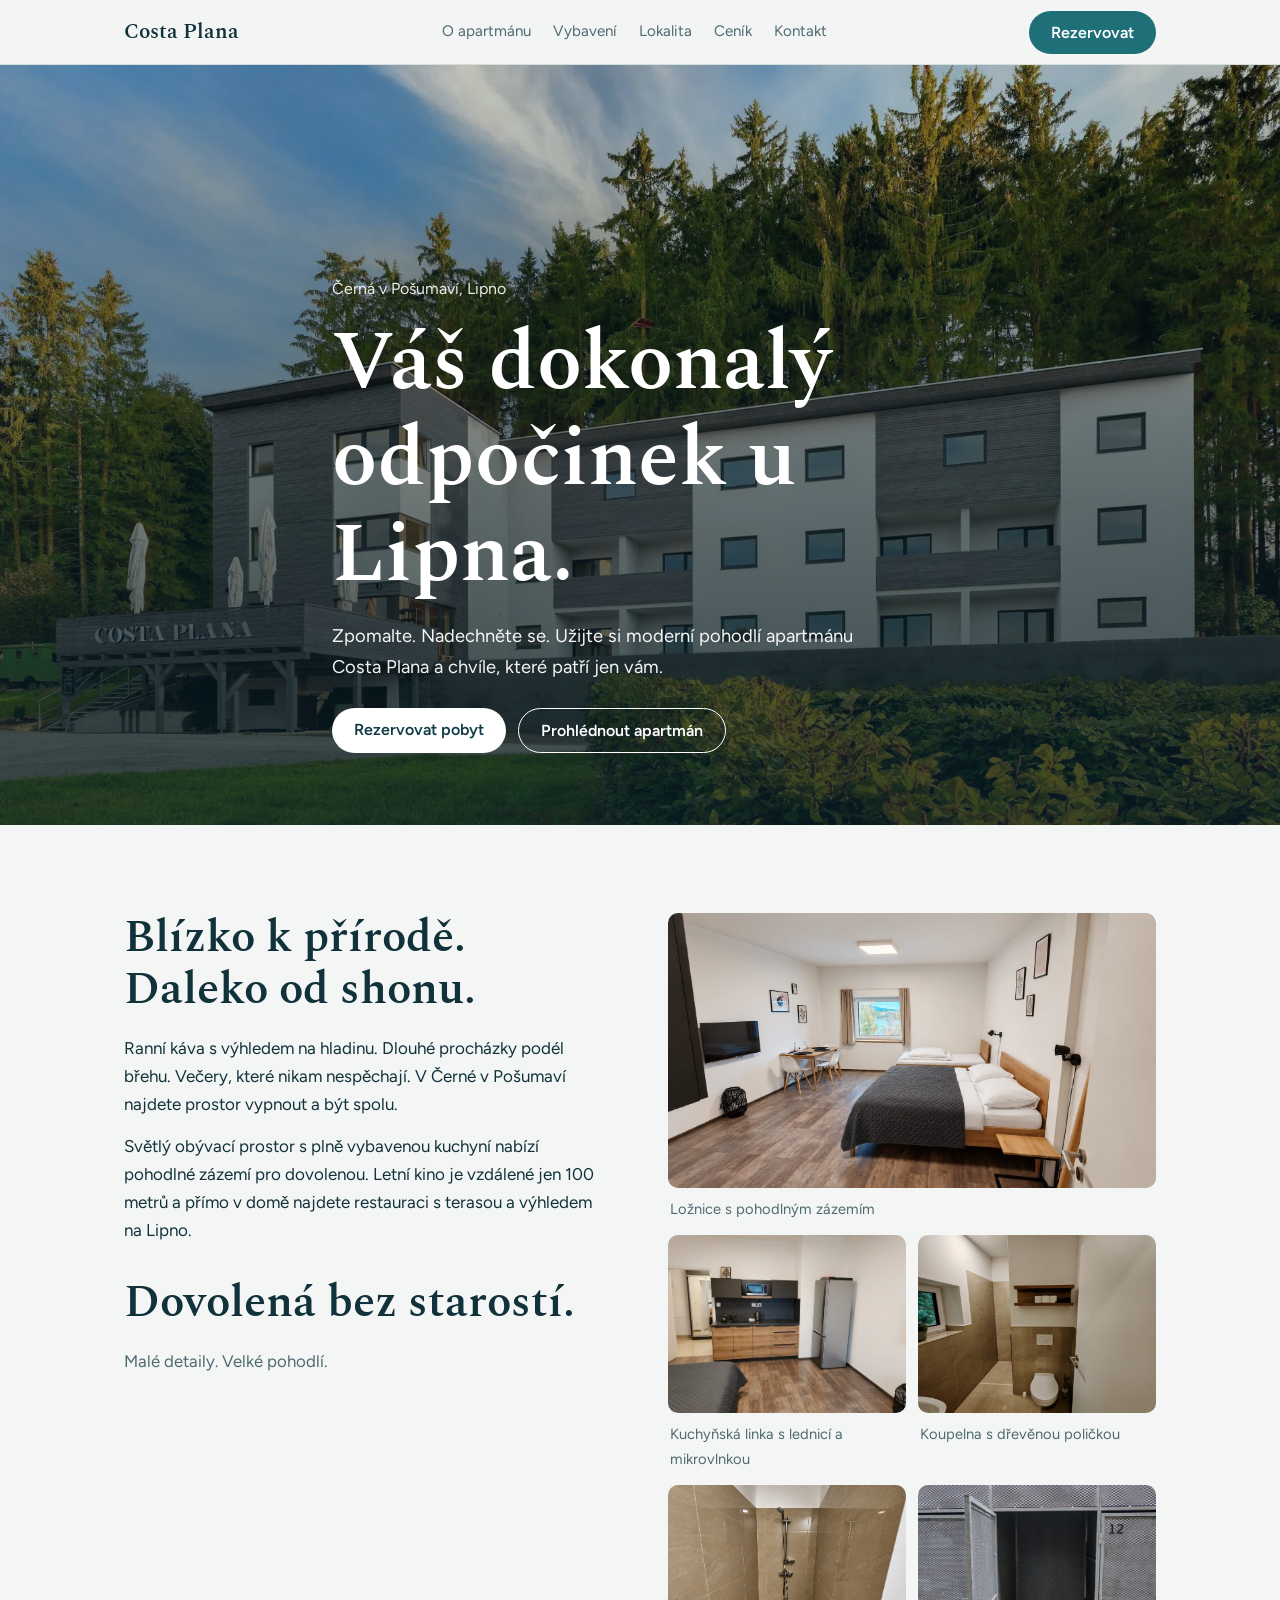
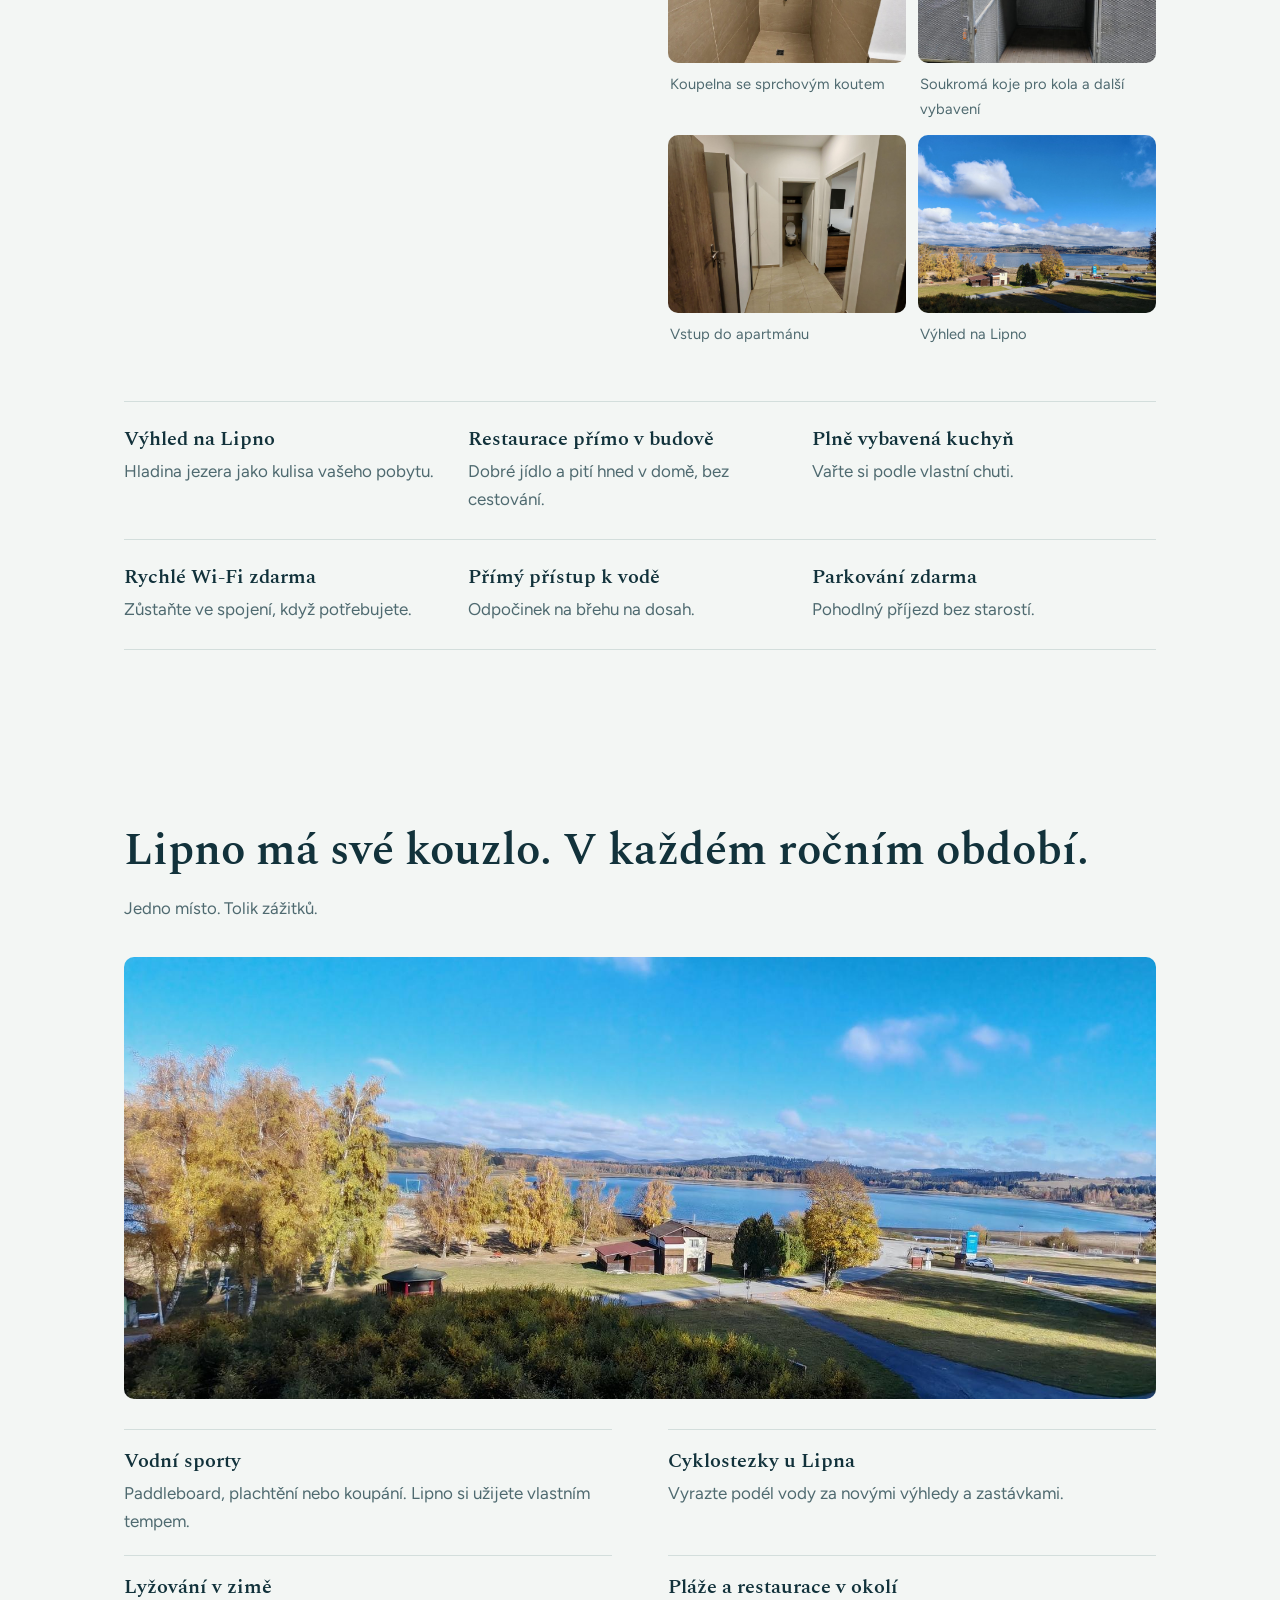
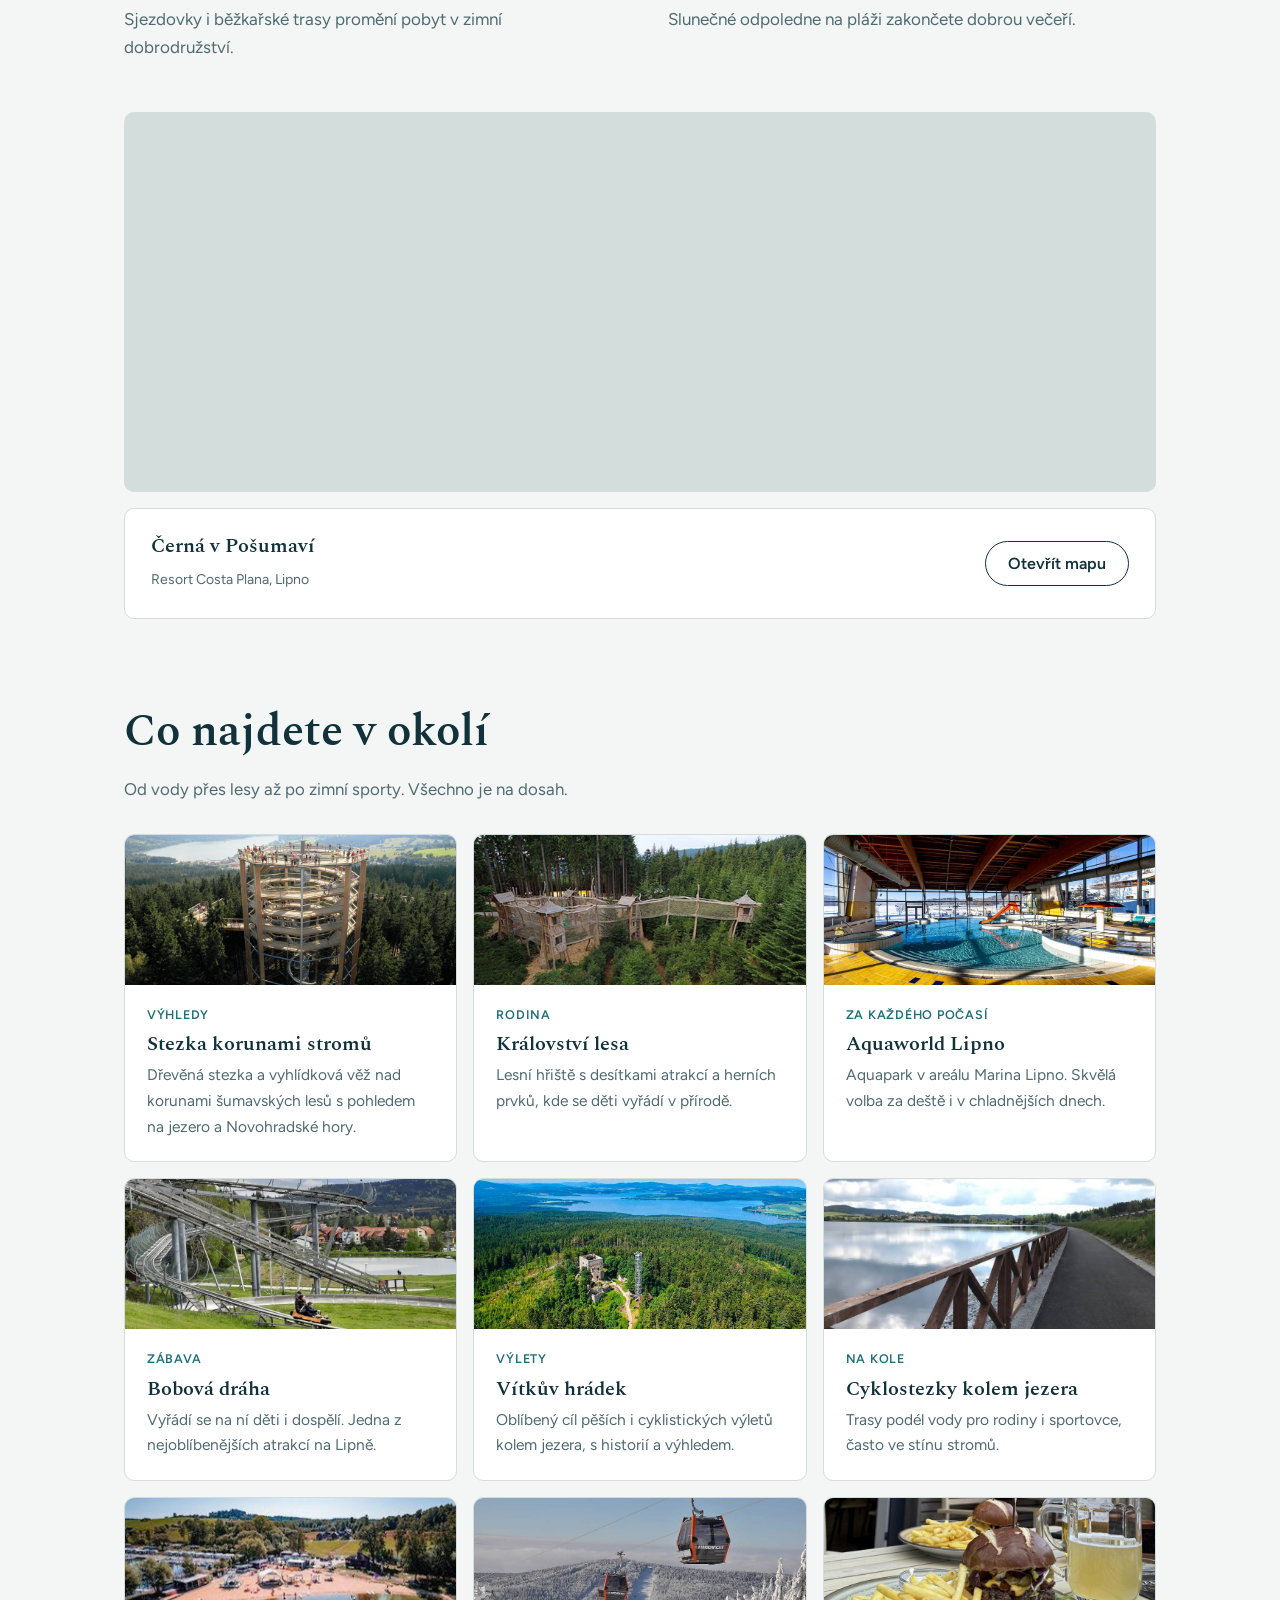
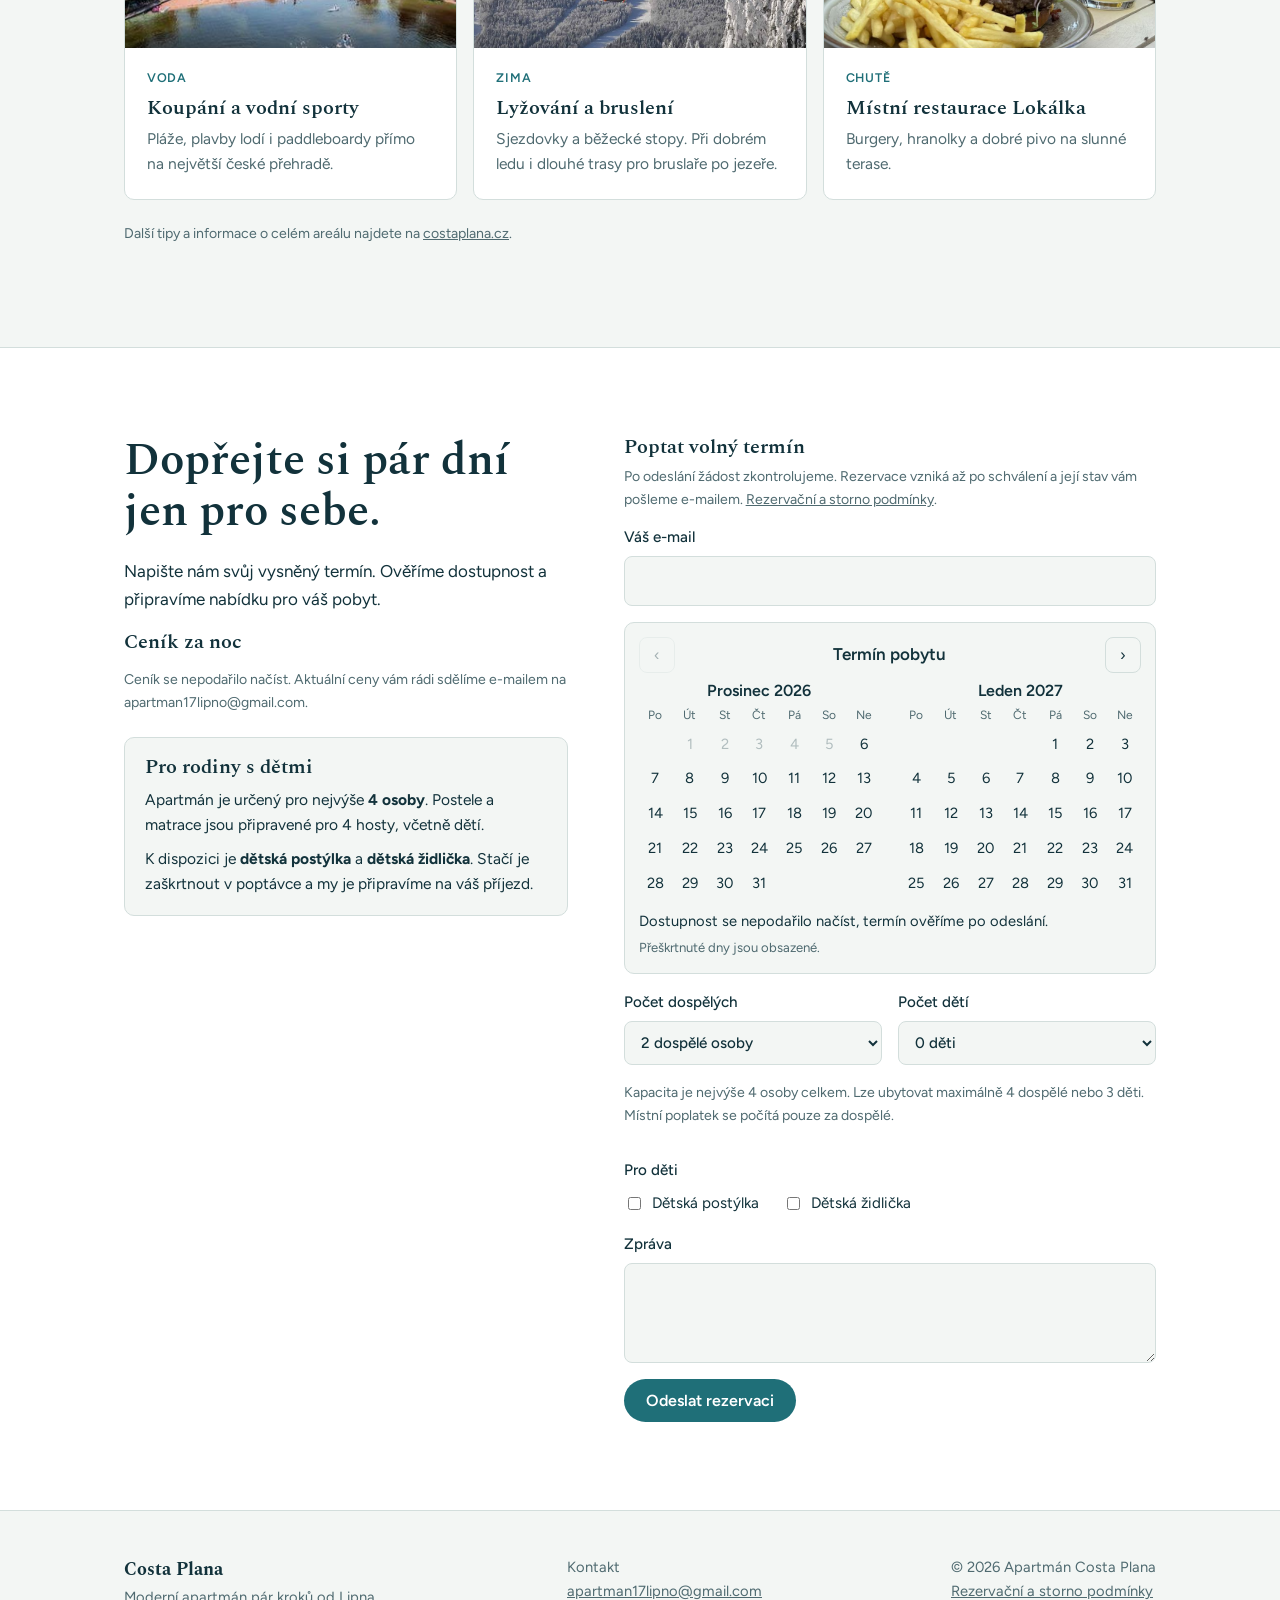
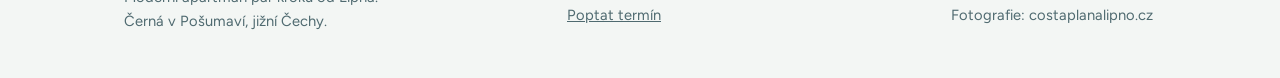
==== index.html @ e89f9bfc "Combine apartment story, gallery and amenities" ====
<!DOCTYPE html>
<html lang="cs">
<head>
<meta charset="utf-8">
<meta name="viewport" content="width=device-width, initial-scale=1, viewport-fit=cover">
<title>Apartmán Costa Plana – Lipno, Černá v Pošumaví</title>
<meta name="description" content="Moderní apartmán u Lipna v Černé v Pošumaví. Výhled na jezero, terasa, plně vybavená kuchyň a parkování. Rezervovat pobyt.">
<link rel="preconnect" href="https://fonts.googleapis.com">
<link rel="preconnect" href="https://fonts.gstatic.com" crossorigin>
<link href="https://fonts.googleapis.com/css2?family=Spectral:wght@400;600&family=Figtree:wght@400;500;600&display=swap" rel="stylesheet">
<link rel="stylesheet" href="assets/site.css">
</head>
<body id="top">

<header>
  <div class="wrap">
    <a class="logo" href="#top">Costa Plana</a>
    <nav aria-label="Hlavní navigace">
      <a href="#apartman">O apartmánu</a>
      <a href="#vybaveni">Vybavení</a>
      <a href="#lokalita">Lokalita</a>
      <a href="#cenik">Ceník</a>
      <a href="#kontakt">Kontakt</a>
    </nav>
    <a class="btn" href="#rezervace">Rezervovat</a>
  </div>
</header>

<main>
<div class="hero" style="--hero:url('/assets/images/hero.jpg')">
  <div class="wrap">
    <small>Černá v Pošumaví, Lipno</small>
    <h1>Váš dokonalý odpočinek u Lipna.</h1>
    <p>Zpomalte. Nadechněte se. Užijte si moderní pohodlí apartmánu Costa Plana a chvíle, které patří jen vám.</p>
    <div class="row">
      <a class="btn" href="#rezervace">Rezervovat pobyt</a>
      <a class="btn ghost" href="#apartman">Prohlédnout apartmán</a>
    </div>
  </div>
</div>

<section id="apartman">
  <div class="wrap">
    <div class="split">
    <div>
      <h2>Blízko k přírodě. Daleko od shonu.</h2>
      <p>Ranní káva s výhledem na hladinu. Dlouhé procházky podél břehu. Večery, které nikam nespěchají. V Černé v Pošumaví najdete prostor vypnout a být spolu.</p>
      <p>Světlý obývací prostor s plně vybavenou kuchyní nabízí pohodlné zázemí pro dovolenou. Letní kino je vzdálené jen 100 metrů a přímo v domě najdete restauraci s terasou a výhledem na Lipno.</p>
      <h2 id="vybaveni" class="amenities-title">Dovolená bez starostí.</h2>
      <p class="lead">Malé detaily. Velké pohodlí.</p>
      
    </div>
    <div class="photos">
      <figure class="gallery-item"><button class="gallery-open" type="button" data-full="assets/loznice.jpg" data-caption="Ložnice s pohodlným zázemím"><img src="assets/loznice.jpg" alt="Ložnice s pohodlným zázemím" loading="lazy"><span class="zoom-hint">Zvětšit</span></button><figcaption>Ložnice s pohodlným zázemím</figcaption></figure>
      <figure class="gallery-item"><button class="gallery-open" type="button" data-full="assets/kuchyne.jpg" data-caption="Kuchyňská linka s lednicí a mikrovlnkou"><img src="assets/kuchyne.jpg" alt="Kuchyňská linka s lednicí a mikrovlnkou" loading="lazy"><span class="zoom-hint">Zvětšit</span></button><figcaption>Kuchyňská linka s lednicí a mikrovlnkou</figcaption></figure>
      <figure class="gallery-item"><button class="gallery-open" type="button" data-full="assets/koupelna-policka.jpg" data-caption="Koupelna s dřevěnou poličkou"><img src="assets/koupelna-policka.jpg" alt="Koupelna s dřevěnou poličkou" loading="lazy"><span class="zoom-hint">Zvětšit</span></button><figcaption>Koupelna s dřevěnou poličkou</figcaption></figure>
      <figure class="gallery-item"><button class="gallery-open" type="button" data-full="assets/koupelna.jpg" data-caption="Koupelna se sprchovým koutem"><img src="assets/koupelna.jpg" alt="Koupelna se sprchovým koutem" loading="lazy"><span class="zoom-hint">Zvětšit</span></button><figcaption>Koupelna se sprchovým koutem</figcaption></figure>
      <figure class="gallery-item"><button class="gallery-open" type="button" data-full="assets/vstup.jpg" data-caption="Soukromá koje pro kola a další vybavení"><img src="assets/vstup.jpg" alt="Soukromá koje pro kola a další vybavení" loading="lazy"><span class="zoom-hint">Zvětšit</span></button><figcaption>Soukromá koje pro kola a další vybavení</figcaption></figure>
      <figure class="gallery-item"><button class="gallery-open" type="button" data-full="assets/vstup-apartmanu.jpg" data-caption="Vstup do apartmánu"><img src="assets/vstup-apartmanu.jpg" alt="Vstup do apartmánu" loading="lazy"><span class="zoom-hint">Zvětšit</span></button><figcaption>Vstup do apartmánu</figcaption></figure>
      <figure class="gallery-item"><button class="gallery-open" type="button" data-full="assets/vyhled-lipno.jpg" data-caption="Výhled na Lipno"><img src="assets/vyhled-lipno.jpg" alt="Výhled na Lipno" loading="lazy"><span class="zoom-hint">Zvětšit</span></button><figcaption>Výhled na Lipno</figcaption></figure>
    
    </div>
    </div>
    <div class="feat">
      <div><h3>Výhled na Lipno</h3><p>Hladina jezera jako kulisa vašeho pobytu.</p></div>
      <div><h3>Restaurace přímo v budově</h3><p>Dobré jídlo a pití hned v domě, bez cestování.</p></div>
      <div><h3>Plně vybavená kuchyň</h3><p>Vařte si podle vlastní chuti.</p></div>
      <div><h3>Rychlé Wi-Fi zdarma</h3><p>Zůstaňte ve spojení, když potřebujete.</p></div>
      <div><h3>Přímý přístup k vodě</h3><p>Odpočinek na břehu na dosah.</p></div>
      <div><h3>Parkování zdarma</h3><p>Pohodlný příjezd bez starostí.</p></div>
    </div>
  </div>
</section>

<section id="lokalita">
  <div class="wrap">
    <h2>Lipno má své kouzlo. V každém ročním období.</h2>
    <p class="lead">Jedno místo. Tolik zážitků.</p>
    <div class="wide" role="img" aria-label="Pohled z apartmánu na Lipno za soumraku" style="--img:url('/assets/images/lipno-soumrak.jpg')"></div>
    <div class="seasons">
      <div><h3>Vodní sporty</h3><p>Paddleboard, plachtění nebo koupání. Lipno si užijete vlastním tempem.</p></div>
      <div><h3>Cyklostezky u Lipna</h3><p>Vyrazte podél vody za novými výhledy a zastávkami.</p></div>
      <div><h3>Lyžování v zimě</h3><p>Sjezdovky i běžkařské trasy promění pobyt v zimní dobrodružství.</p></div>
      <div><h3>Pláže a restaurace v okolí</h3><p>Slunečné odpoledne na pláži zakončete dobrou večeří.</p></div>
    </div>
    <iframe class="map" title="Mapa: Costa Plana, Lipno" src="https://maps.google.com/maps?q=COSTA+PLANA+Lipno&ll=48.7379008,14.0998275&z=17&hl=cs&output=embed" loading="lazy" referrerpolicy="no-referrer-when-downgrade" allowfullscreen></iframe>
    <div class="where">
      <div><h3>Černá v Pošumaví</h3><span class="note">Resort Costa Plana, Lipno</span></div>
      <a class="btn ghost" href="https://www.google.com/maps/place/COSTA+PLANA+Lipno/@48.7379008,14.0998275,17z/" target="_blank" rel="noopener">Otevřít mapu</a>
    </div>
  </div>
</section>

<section id="okoli" style="padding-top:0">
  <div class="wrap">
    <h2>Co najdete v okolí</h2>
    <p class="lead">Od vody přes lesy až po zimní sporty. Všechno je na dosah.</p>
    <div class="pois">
      <article class="poi"><img class="ill" src="assets/images/stezka-korunami.jpg" alt="Stezka korunami stromů Lipno, vyhlídková věž nad lesem s výhledem na jezero" loading="lazy"><div class="b"><span>Výhledy</span><h3>Stezka korunami stromů</h3><p>Dřevěná stezka a vyhlídková věž nad korunami šumavských lesů s pohledem na jezero a Novohradské hory.</p></div></article>
      <article class="poi"><img class="ill" src="assets/images/kralovstvi-lesa.jpg" alt="Království lesa, dřevěné lanové trasy a věžičky v lese" loading="lazy"><div class="b"><span>Rodina</span><h3>Království lesa</h3><p>Lesní hřiště s desítkami atrakcí a herních prvků, kde se děti vyřádí v přírodě.</p></div></article>
      <article class="poi"><img class="ill" src="assets/images/aquaworld.jpg" alt="Aquaworld Lipno, krytý bazén se skluzavkou a výhledem na zasněžené jezero" loading="lazy"><div class="b"><span>Za každého počasí</span><h3>Aquaworld Lipno</h3><p>Aquapark v areálu Marina Lipno. Skvělá volba za deště i v chladnějších dnech.</p></div></article>
      <article class="poi"><img class="ill" src="assets/images/bobova-draha.jpg" alt="Bobová dráha na Lipně, vozík na kovové dráze nad loukou" loading="lazy" style="object-position:center 60%"><div class="b"><span>Zábava</span><h3>Bobová dráha</h3><p>Vyřádí se na ní děti i dospělí. Jedna z nejoblíbenějších atrakcí na Lipně.</p></div></article>
      <article class="poi"><img class="ill" src="assets/images/vitkuv-hradek.jpg" alt="Vítkův hrádek, zřícenina hradu a rozhledna v lese nad jezerem Lipno" loading="lazy" style="object-position:center 55%"><div class="b"><span>Výlety</span><h3>Vítkův hrádek</h3><p>Oblíbený cíl pěších i cyklistických výletů kolem jezera, s historií a výhledem.</p></div></article>
      <article class="poi"><img class="ill" src="assets/images/cyklostezka.jpg" alt="Cyklostezka podél jezera Lipno s dřevěným zábradlím" loading="lazy" style="object-position:center 55%"><div class="b"><span>Na kole</span><h3>Cyklostezky kolem jezera</h3><p>Trasy podél vody pro rodiny i sportovce, často ve stínu stromů.</p></div></article>
      <article class="poi"><img class="ill" src="assets/images/windy-point.jpg" alt="Pláž Windy Point u Lipna s vodními sporty" loading="lazy" style="object-position:center 55%"><div class="b"><span>Voda</span><h3>Koupání a vodní sporty</h3><p>Pláže, plavby lodí i paddleboardy přímo na největší české přehradě.</p></div></article>
      <article class="poi"><img class="ill" src="assets/images/zimni-sjezdovky.jpg" alt="Lanovka a zasněžené sjezdovky v zimní krajině" loading="lazy" style="object-position:center 40%"><div class="b"><span>Zima</span><h3>Lyžování a bruslení</h3><p>Sjezdovky a běžecké stopy. Při dobrém ledu i dlouhé trasy pro bruslaře po jezeře.</p></div></article>
      <article class="poi"><img class="ill" src="assets/images/restaurace-lokalka.jpg" alt="Burger, hranolky a pivo na terase restaurace Lokálka" loading="lazy" style="object-position:center 50%"><div class="b"><span>Chutě</span><h3>Místní restaurace Lokálka</h3><p>Burgery, hranolky a dobré pivo na slunné terase.</p></div></article></div>
    <p class="note" style="margin-top:22px">Další tipy a informace o celém areálu najdete na <a href="https://costaplana.cz" target="_blank" rel="noopener">costaplana.cz</a>.</p>
  </div>
</section>

<section id="rezervace">
  <div class="wrap booking">
    <div id="cenik">
      <h2>Dopřejte si pár dní jen pro sebe.</h2>
      <p>Napište nám svůj vysněný termín. Ověříme dostupnost a připravíme nabídku pro váš pobyt.</p>
      <h3 class="tt">Ceník za noc</h3>
      <dl class="tariff" id="tariff"></dl>
      <p class="note" id="tariffnote"></p>
      <div class="fam"><h3>Pro rodiny s dětmi</h3>
        <p>Apartmán je určený pro nejvýše <strong>4 osoby</strong>. Postele a matrace jsou připravené pro 4 hosty, včetně dětí.</p>
        <p>K dispozici je <strong>dětská postýlka</strong> a <strong>dětská židlička</strong>. Stačí je zaškrtnout v poptávce a my je připravíme na váš příjezd.</p>
      </div>
    </div>
    <div>
      <h3>Poptat volný termín</h3>
      <p class="note">Po odeslání žádost zkontrolujeme. Rezervace vzniká až po schválení a její stav vám pošleme e-mailem. <a href="rezervacni-a-storno-podminky.html">Rezervační a storno podmínky</a>.</p>
      <form id="inq">
        <label class="full">Váš e-mail<input type="email" id="f-mail" required autocomplete="email"></label>
        <div class="full"><div id="cal" class="cal" aria-label="Výběr termínu pobytu"></div><div id="pricebox" class="pricebox" aria-live="polite"></div><input type="hidden" id="f-from"><input type="hidden" id="f-to"></div>
        <label>Počet dospělých
          <select id="f-adults">
            <option value="1">1 dospělá osoba</option><option value="2" selected>2 dospělé osoby</option><option value="3">3 dospělé osoby</option><option value="4">4 dospělé osoby</option>
          </select>
        </label>
        <label>Počet dětí
          <select id="f-children">
            <option value="0" selected>0 dětí</option><option value="1">1 dítě</option><option value="2">2 děti</option><option value="3">3 děti</option>
          </select>
        </label>
        <p class="full note">Kapacita je nejvýše 4 osoby celkem. Lze ubytovat maximálně 4 dospělé nebo 3 děti. Místní poplatek se počítá pouze za dospělé.</p>
        <fieldset class="full opts"><legend>Pro děti</legend><label class="chk"><input type="checkbox" id="f-cot"> Dětská postýlka</label><label class="chk"><input type="checkbox" id="f-chair"> Dětská židlička</label></fieldset>
        <label class="full">Zpráva<textarea id="f-msg"></textarea></label>
        <div class="full"><button class="btn" type="submit">Odeslat rezervaci</button></div>
      </form>
    </div>
  </div>
</section>
</main>

<footer id="kontakt">
  <div class="wrap">
    <div><strong style="font-family:var(--serif);font-size:1.15rem;color:var(--ink)">Costa Plana</strong><br>Moderní apartmán pár kroků od Lipna.<br>Černá v Pošumaví, jižní Čechy.</div>
    <div>Kontakt<br><a href="mailto:apartman17lipno@gmail.com">apartman17lipno@gmail.com</a><br><a href="#rezervace">Poptat termín</a></div>
    <div>© 2026 Apartmán Costa Plana<br><a href="rezervacni-a-storno-podminky.html">Rezervační a storno podmínky</a><br>Fotografie: costaplanalipno.cz</div>
  </div>
</footer>

<script src="assets/booking.js" defer></script>
<dialog id="photo-lightbox" aria-label="Zvětšená fotografie"><button class="lightbox-close" type="button">Zavřít ×</button><figure><img alt=""><figcaption></figcaption></figure></dialog>
<script src="assets/gallery.js" defer></script>
</body>
</html>
---- assets/site.css ----
:root{
  --bg:#F3F6F4; --surface:#FFFFFF; --ink:#12323B; --muted:#4F6A70; --line:#D3DEDC;
  --accent:#1F6F78; --accent-ink:#FFFFFF; --deep:#0F3B47; --sand:#CDBB9B;
  --serif:"Spectral",Georgia,"Times New Roman",serif;
  --sans:"Figtree",system-ui,-apple-system,"Segoe UI",Roboto,sans-serif;
  box-sizing:border-box;
  padding-top:env(safe-area-inset-top,0px);
  padding-bottom:env(safe-area-inset-bottom,0px);
}
@media (prefers-color-scheme:dark){
  :root:not([data-theme="light"]){
    --bg:#0B1A1F; --surface:#112830; --ink:#E6EFEE; --muted:#9DB4B7; --line:#23424B;
    --accent:#6FC0C7; --accent-ink:#06242A; --deep:#06242A; --sand:#CDBB9B;
    color-scheme:dark;
  }
}
:root[data-theme="dark"]{
  --bg:#0B1A1F; --surface:#112830; --ink:#E6EFEE; --muted:#9DB4B7; --line:#23424B;
  --accent:#6FC0C7; --accent-ink:#06242A; --deep:#06242A; --sand:#CDBB9B;
  color-scheme:dark;
}
*,*::before,*::after{box-sizing:inherit}
html{scroll-behavior:smooth;scroll-padding-top:calc(env(safe-area-inset-top,0px) + 72px)}
body{margin:0;background:var(--bg);color:var(--ink);font:400 17px/1.65 var(--sans)}
body::before{content:"";position:fixed;inset:0 0 auto;height:env(safe-area-inset-top,0px);background:var(--bg);z-index:20}
img{max-width:100%}
a{color:inherit}
.wrap{max-width:1080px;margin:0 auto;padding:0 24px}
h1,h2,h3{font-family:var(--serif);font-weight:600;line-height:1.15;margin:0}
h2{font-size:clamp(1.9rem,4vw,2.8rem);margin-bottom:18px}
h3{font-size:1.25rem;margin-bottom:6px}
p{margin:0 0 14px;max-width:62ch}
.lead{color:var(--muted);font-size:1.05rem}
section{padding:88px 0}

/* navigace */
header{position:sticky;top:env(safe-area-inset-top,0px);z-index:10;background:color-mix(in srgb,var(--bg) 90%,transparent);backdrop-filter:blur(8px);border-bottom:1px solid var(--line)}
header .wrap{display:flex;align-items:center;justify-content:space-between;gap:16px;height:64px}
.logo{font-family:var(--serif);font-weight:600;font-size:1.3rem;text-decoration:none}
nav{display:flex;gap:22px;overflow-x:auto}
nav a{text-decoration:none;font-size:.95rem;color:var(--muted);white-space:nowrap}
nav a:hover{color:var(--ink)}
.btn{display:inline-block;background:var(--accent);color:var(--accent-ink);padding:12px 22px;border-radius:999px;text-decoration:none;font-weight:600;border:0;font:600 1rem var(--sans);cursor:pointer}
.btn:hover{filter:brightness(1.08)}
.btn.ghost{background:transparent;color:inherit;border:1.5px solid currentColor}
:focus-visible{outline:3px solid var(--accent);outline-offset:3px}
@media(max-width:760px){nav{display:none}}

/* hero */
.hero{position:relative;min-height:min(88vh,760px);display:flex;align-items:flex-end;color:#fff;background:linear-gradient(180deg,rgba(8,30,38,.25) 0%,rgba(8,30,38,.78) 100%),var(--hero) center/cover no-repeat;padding:0}
.hero .wrap{position:relative;z-index:1;padding-bottom:72px;padding-top:120px}
.hero small{display:block;font-size:1rem;margin-bottom:14px;opacity:.9}
.hero h1{font-size:clamp(2.6rem,7vw,5.2rem);max-width:14ch;margin-bottom:18px}
.hero p{font-size:1.15rem;max-width:46ch;opacity:.95}
.hero .row{display:flex;gap:12px;flex-wrap:wrap;margin-top:26px}
.hero .btn{background:#fff;color:#0F3B47}
.hero .btn.ghost{background:transparent;color:#fff}

/* apartmán */
.split{display:grid;grid-template-columns:1fr 1fr;gap:56px;align-items:start}
.photos{display:grid;grid-template-columns:1fr 1fr;gap:12px}
.ph{aspect-ratio:4/3;border-radius:10px;background:var(--img) center/cover no-repeat}
.wide{aspect-ratio:21/9;border-radius:10px;margin-top:34px;background:var(--img) center/cover no-repeat}
.ph:first-child{grid-column:1/3;aspect-ratio:16/9}
.note{font-size:.88rem;color:var(--muted)}
@media(max-width:820px){.split{grid-template-columns:1fr;gap:32px}}

/* výbava apartmánu */
.amenities-title{margin-top:34px}
.feat{display:grid;grid-template-columns:repeat(3,1fr);gap:0;margin-top:52px;border-top:1px solid var(--line)}
.feat div{padding:26px 24px 26px 0;border-bottom:1px solid var(--line)}
.feat p{color:var(--muted);margin:0}
@media(max-width:820px){.feat{grid-template-columns:1fr 1fr}}
@media(max-width:520px){.feat{grid-template-columns:1fr}}

/* lokalita */
.seasons{display:grid;grid-template-columns:1fr 1fr;gap:0 56px;margin-top:30px}
.seasons div{padding:20px 0;border-top:1px solid var(--line)}
.seasons p{color:var(--muted);margin:0}
.map{display:block;width:100%;height:380px;border:0;border-radius:10px;margin-top:30px;background:var(--line)}
.where{margin-top:16px;padding:26px;background:var(--surface);border:1px solid var(--line);border-radius:10px;display:flex;justify-content:space-between;gap:16px;align-items:center;flex-wrap:wrap}
@media(max-width:700px){.seasons{grid-template-columns:1fr}}

/* hodnocení */
.quotes{display:grid;grid-template-columns:repeat(3,1fr);gap:24px;margin:30px 0 16px}
blockquote{margin:0;padding-left:18px;border-left:3px solid var(--sand);font-family:var(--serif);font-size:1.2rem;line-height:1.4}
blockquote span{display:block;margin-top:8px;font:400 .85rem var(--sans);color:var(--muted)}
@media(max-width:820px){.quotes{grid-template-columns:1fr}}

/* poptávka */
#rezervace{background:var(--surface);border-top:1px solid var(--line)}
.booking{display:grid;grid-template-columns:5fr 6fr;gap:56px;align-items:start}
.price{font-family:var(--serif);font-size:1.5rem;margin:18px 0 6px}
.links{display:flex;gap:10px;flex-wrap:wrap;margin-top:16px}
form{display:grid;grid-template-columns:1fr 1fr;gap:16px}
label{display:grid;gap:6px;font-weight:500;font-size:.95rem}
.full{grid-column:1/3}
input,select,textarea{font:inherit;color:inherit;background:var(--bg);border:1px solid var(--line);border-radius:8px;padding:11px 12px;width:100%}
textarea{min-height:100px;resize:vertical}
@media(max-width:820px){.booking{grid-template-columns:1fr;gap:32px}}
@media(max-width:520px){form{grid-template-columns:1fr}.full{grid-column:auto}}

/* okolí */
.pois{display:grid;grid-template-columns:repeat(3,1fr);gap:16px;margin-top:30px}
.poi{background:var(--surface);border:1px solid var(--line);border-radius:10px;overflow:hidden}
.poi .ill{display:block;width:100%;height:150px}
.poi img.ill{object-fit:cover;object-position:center 35%}
.poi .b{padding:20px 22px 22px}
.poi span{display:block;font-size:.78rem;letter-spacing:.06em;text-transform:uppercase;color:var(--accent);font-weight:600;margin-bottom:8px}
.poi p{color:var(--muted);margin:0;font-size:.97rem}
@media(max-width:900px){.pois{grid-template-columns:1fr 1fr}}
@media(max-width:560px){.pois{grid-template-columns:1fr}}
.fam{margin-top:22px;padding:18px 20px;border:1px solid var(--line);border-radius:10px;background:var(--bg)}
.fam h3{margin-bottom:8px}
.fam p{font-size:.97rem;margin:0 0 8px}
.fam p:last-child{margin:0}
.opts{border:0;padding:0;margin:0;display:flex;gap:10px 24px;flex-wrap:wrap}
.opts legend{padding:0;margin-bottom:8px;font-weight:500;font-size:.95rem}
.chk{display:flex;align-items:center;gap:8px;font-weight:400}
.chk input{width:auto}
.tt{margin-top:18px}
.tariff{margin:8px 0 14px;max-width:420px}
.tariff div{display:flex;justify-content:space-between;gap:16px;padding:9px 0;border-bottom:1px solid var(--line)}
.tariff dt{color:var(--muted)}
.tariff dd{margin:0;font-weight:600}
.pricebox:empty{display:none}
.pricebox{margin-top:12px;padding:16px 18px;border:1px solid var(--line);border-radius:10px;background:var(--surface)}
.pricebox .r{display:flex;justify-content:space-between;gap:16px;padding:4px 0;font-size:.95rem}
.pricebox .r span{color:var(--muted)}
.pricebox .tot{margin-top:6px;padding-top:10px;border-top:1px solid var(--line);font-size:1.15rem}
.pricebox .tot span{color:var(--ink);font-weight:600}
.pricebox .tot b{font-family:var(--serif);font-size:1.4rem}
.pricebox small{display:block;margin-top:8px;color:var(--muted);font-size:.82rem}
/* kalendář */
.cal{border:1px solid var(--line);border-radius:10px;padding:14px;background:var(--bg)}
.cal-top{display:flex;justify-content:space-between;align-items:center;margin-bottom:8px;gap:8px}
.cal-nav{background:none;border:1px solid var(--line);border-radius:8px;color:inherit;width:36px;height:36px;cursor:pointer;font-size:1rem}
.cal-nav:disabled{opacity:.35;cursor:default}
.cal-title{font-weight:600}
.cal-months{display:grid;grid-template-columns:1fr 1fr;gap:20px}
@media(max-width:700px){.cal-months{grid-template-columns:1fr}.cal-m.m2{display:none}}
.cal-m h4{margin:0 0 6px;text-align:center;font:600 1rem var(--sans);text-transform:capitalize}
.cal-g{display:grid;grid-template-columns:repeat(7,1fr);gap:2px;text-align:center}
.cal-g span{font-size:.75rem;color:var(--muted)}
.cal-d{aspect-ratio:1;border:0;background:transparent;color:inherit;font:inherit;font-size:.92rem;border-radius:8px;cursor:pointer;padding:0}
.cal-d:hover:not(:disabled){background:var(--line)}
.cal-d:disabled{cursor:default;color:var(--muted);opacity:.4}
.cal-d.busy{text-decoration:line-through}
.cal-d.rng{background:color-mix(in srgb,var(--accent) 22%,transparent)}
.cal-d.sel{background:var(--accent);color:var(--accent-ink);opacity:1}
.cal-sum{margin-top:10px;font-size:.92rem}
.cal-note{font-size:.82rem;color:var(--muted);margin-top:4px}
footer{padding:44px 0;border-top:1px solid var(--line);color:var(--muted);font-size:.92rem}
footer .wrap{display:flex;justify-content:space-between;gap:24px;flex-wrap:wrap}
@media(prefers-reduced-motion:reduce){html{scroll-behavior:auto}}

.gallery-item{margin:0;min-width:0}
.gallery-open{display:block;position:relative;width:100%;padding:0;border:0;border-radius:10px;overflow:hidden;background:var(--line);cursor:zoom-in}
.gallery-item img{display:block;width:100%;aspect-ratio:4/3;object-fit:cover;transition:transform .25s ease}
.gallery-item:first-child{grid-column:1/3}
.gallery-item:first-child img{aspect-ratio:16/9}
.gallery-open:hover img{transform:scale(1.025)}
.gallery-open:focus-visible{outline:3px solid var(--accent);outline-offset:3px}
.gallery-item figcaption{padding:9px 2px 2px;color:var(--muted);font-size:.92rem}
.zoom-hint{position:absolute;right:10px;bottom:10px;padding:6px 10px;border-radius:999px;background:rgba(15,59,71,.82);color:#fff;font-size:.8rem;opacity:0;transition:opacity .2s}
.gallery-open:hover .zoom-hint,.gallery-open:focus-visible .zoom-hint{opacity:1}
#photo-lightbox{width:min(94vw,1200px);max-width:none;max-height:94vh;padding:14px;border:0;border-radius:12px;background:#0b2026;color:#fff}
#photo-lightbox::backdrop{background:rgba(5,18,22,.88)}
#photo-lightbox img{display:block;max-width:100%;max-height:80vh;margin:auto;object-fit:contain}
#photo-lightbox figcaption{padding:10px 2px 0}
#photo-lightbox .lightbox-close{display:block;margin:0 0 8px auto;padding:7px 12px;border:1px solid #aac0c4;border-radius:999px;background:transparent;color:#fff;cursor:pointer}
@media(max-width:520px){.photos{gap:9px}.gallery-item figcaption{font-size:.84rem}.zoom-hint{opacity:1}}
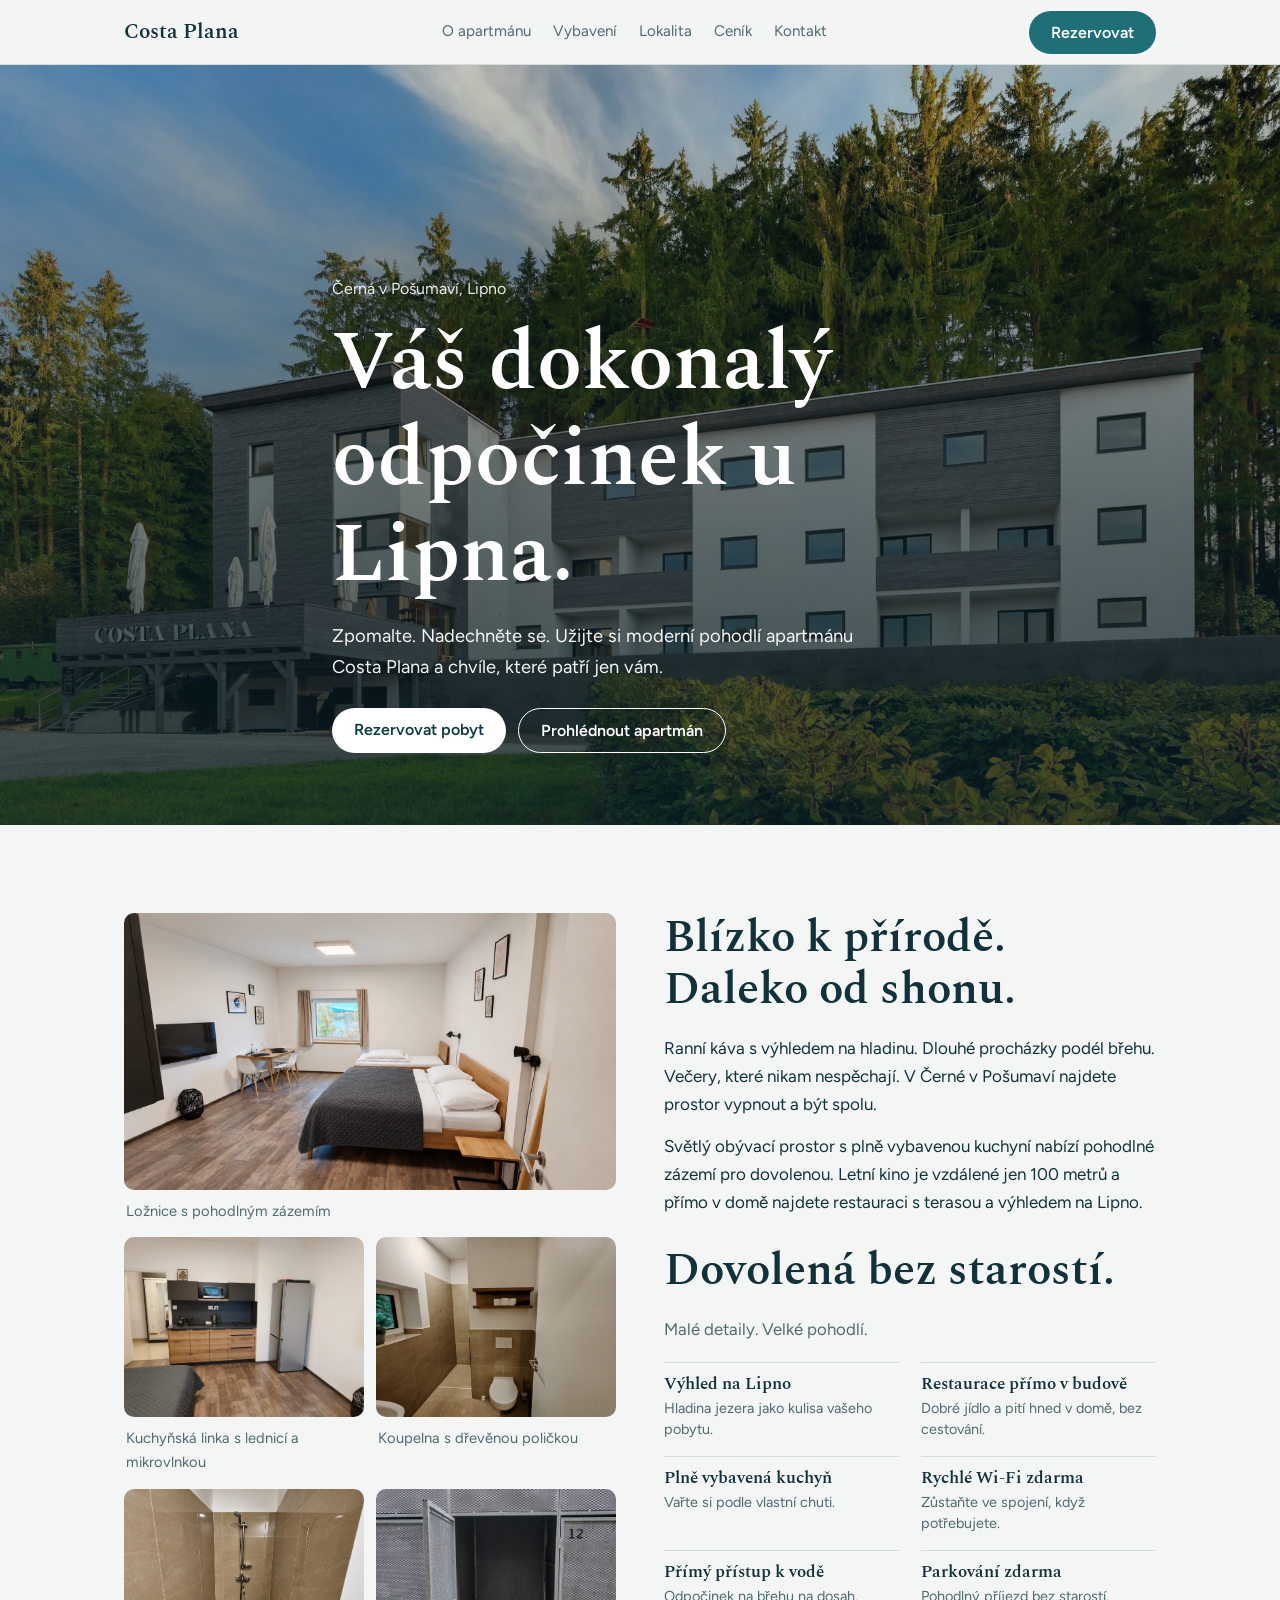
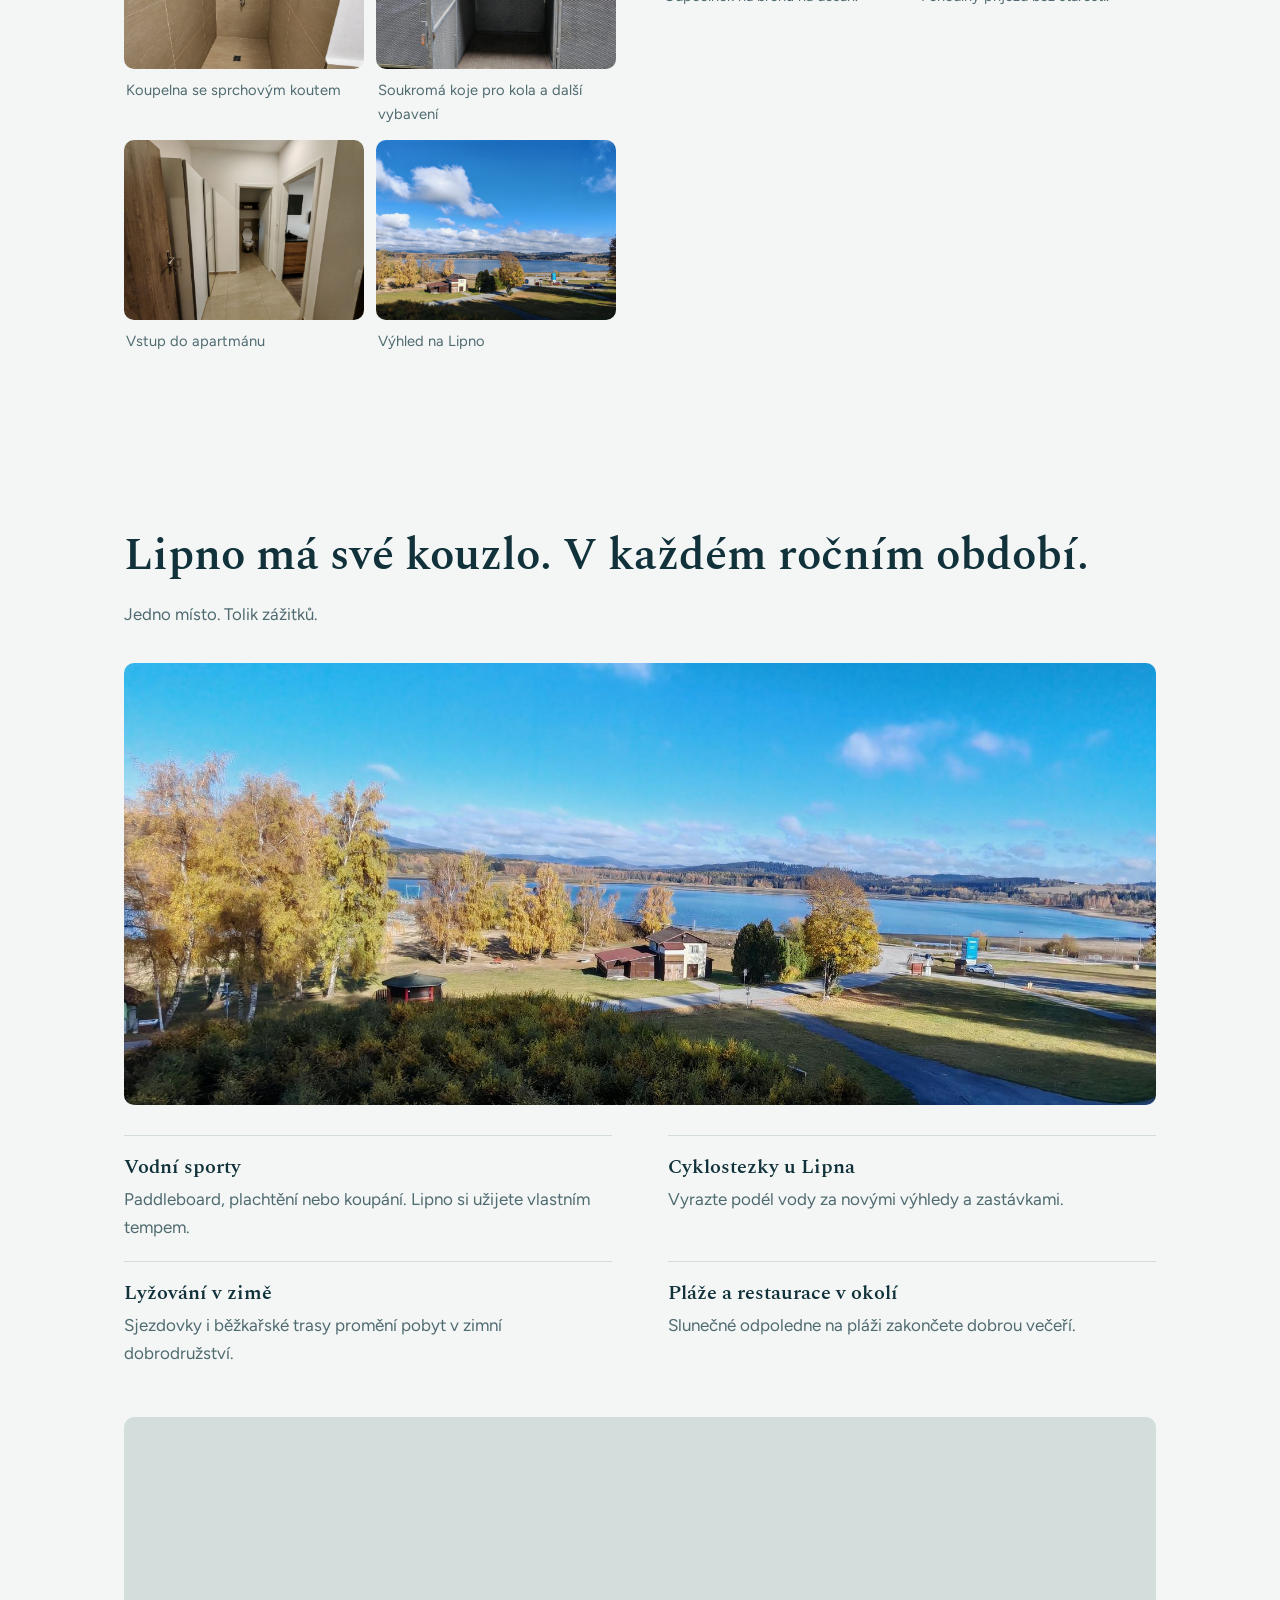
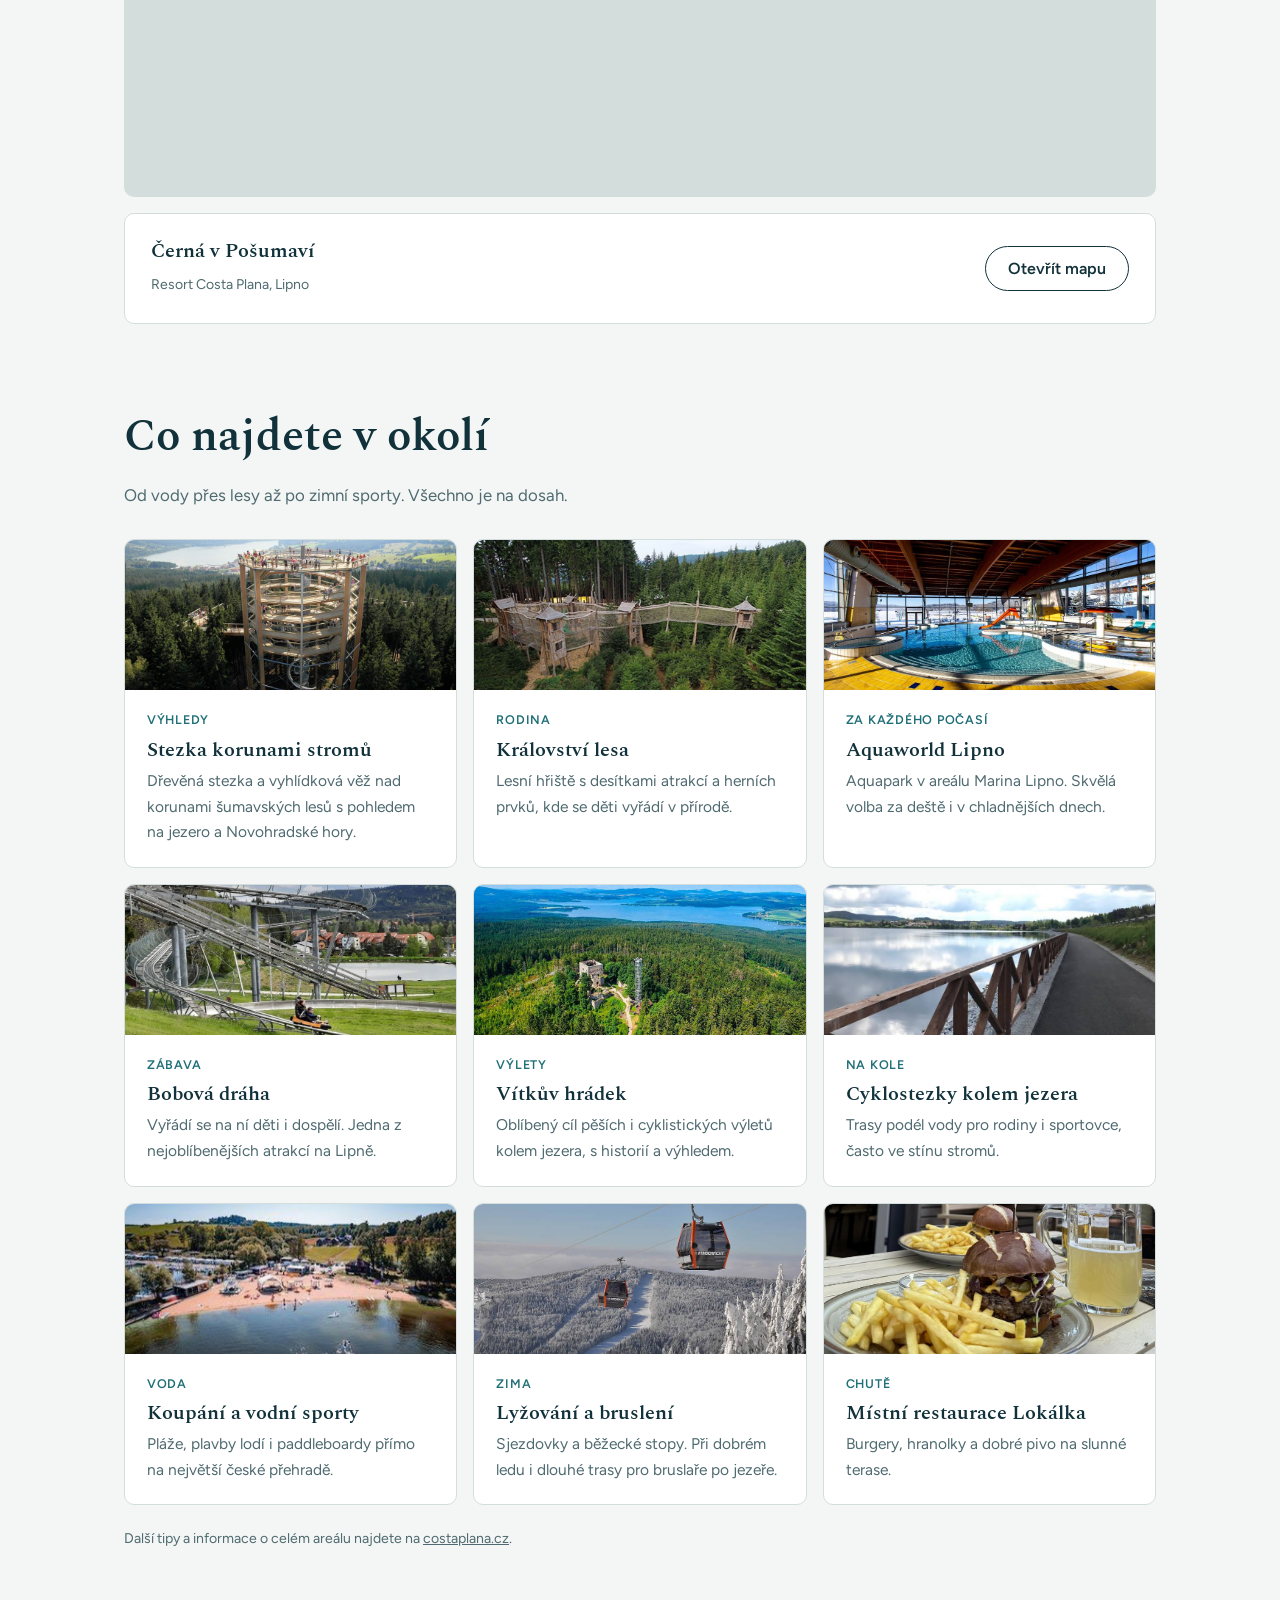
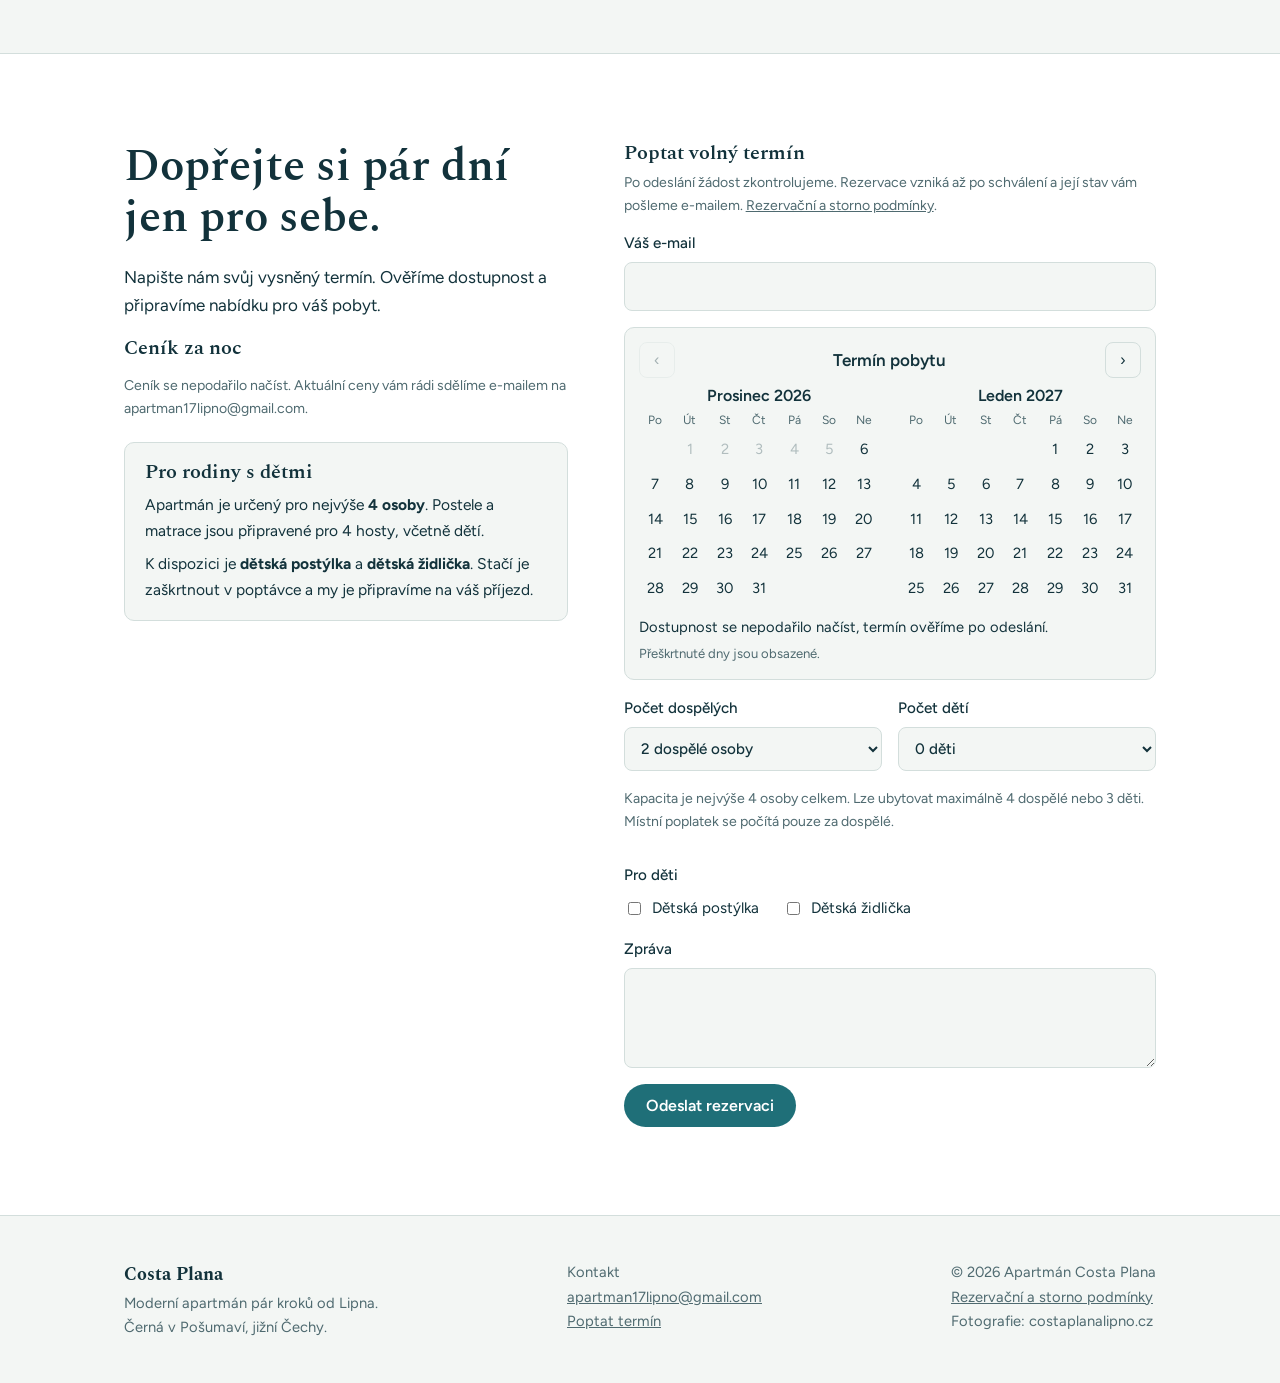
==== commit 01c71ce7: "Place apartment photos beside compact amenity details" ====
--- a/index.html
+++ b/index.html
@@ -40,16 +40,7 @@
 </div>
 
 <section id="apartman">
-  <div class="wrap">
-    <div class="split">
-    <div>
-      <h2>Blízko k přírodě. Daleko od shonu.</h2>
-      <p>Ranní káva s výhledem na hladinu. Dlouhé procházky podél břehu. Večery, které nikam nespěchají. V Černé v Pošumaví najdete prostor vypnout a být spolu.</p>
-      <p>Světlý obývací prostor s plně vybavenou kuchyní nabízí pohodlné zázemí pro dovolenou. Letní kino je vzdálené jen 100 metrů a přímo v domě najdete restauraci s terasou a výhledem na Lipno.</p>
-      <h2 id="vybaveni" class="amenities-title">Dovolená bez starostí.</h2>
-      <p class="lead">Malé detaily. Velké pohodlí.</p>
-      
-    </div>
+  <div class="wrap split">
     <div class="photos">
       <figure class="gallery-item"><button class="gallery-open" type="button" data-full="assets/loznice.jpg" data-caption="Ložnice s pohodlným zázemím"><img src="assets/loznice.jpg" alt="Ložnice s pohodlným zázemím" loading="lazy"><span class="zoom-hint">Zvětšit</span></button><figcaption>Ložnice s pohodlným zázemím</figcaption></figure>
       <figure class="gallery-item"><button class="gallery-open" type="button" data-full="assets/kuchyne.jpg" data-caption="Kuchyňská linka s lednicí a mikrovlnkou"><img src="assets/kuchyne.jpg" alt="Kuchyňská linka s lednicí a mikrovlnkou" loading="lazy"><span class="zoom-hint">Zvětšit</span></button><figcaption>Kuchyňská linka s lednicí a mikrovlnkou</figcaption></figure>
@@ -60,14 +51,20 @@
       <figure class="gallery-item"><button class="gallery-open" type="button" data-full="assets/vyhled-lipno.jpg" data-caption="Výhled na Lipno"><img src="assets/vyhled-lipno.jpg" alt="Výhled na Lipno" loading="lazy"><span class="zoom-hint">Zvětšit</span></button><figcaption>Výhled na Lipno</figcaption></figure>
     
     </div>
-    </div>
-    <div class="feat">
-      <div><h3>Výhled na Lipno</h3><p>Hladina jezera jako kulisa vašeho pobytu.</p></div>
-      <div><h3>Restaurace přímo v budově</h3><p>Dobré jídlo a pití hned v domě, bez cestování.</p></div>
-      <div><h3>Plně vybavená kuchyň</h3><p>Vařte si podle vlastní chuti.</p></div>
-      <div><h3>Rychlé Wi-Fi zdarma</h3><p>Zůstaňte ve spojení, když potřebujete.</p></div>
-      <div><h3>Přímý přístup k vodě</h3><p>Odpočinek na břehu na dosah.</p></div>
-      <div><h3>Parkování zdarma</h3><p>Pohodlný příjezd bez starostí.</p></div>
+    <div class="apartment-copy">
+      <h2>Blízko k přírodě. Daleko od shonu.</h2>
+      <p>Ranní káva s výhledem na hladinu. Dlouhé procházky podél břehu. Večery, které nikam nespěchají. V Černé v Pošumaví najdete prostor vypnout a být spolu.</p>
+      <p>Světlý obývací prostor s plně vybavenou kuchyní nabízí pohodlné zázemí pro dovolenou. Letní kino je vzdálené jen 100 metrů a přímo v domě najdete restauraci s terasou a výhledem na Lipno.</p>
+      <h2 id="vybaveni" class="amenities-title">Dovolená bez starostí.</h2>
+      <p class="lead">Malé detaily. Velké pohodlí.</p>
+      <div class="amenities-list">
+        <div><h3>Výhled na Lipno</h3><p>Hladina jezera jako kulisa vašeho pobytu.</p></div>
+        <div><h3>Restaurace přímo v budově</h3><p>Dobré jídlo a pití hned v domě, bez cestování.</p></div>
+        <div><h3>Plně vybavená kuchyň</h3><p>Vařte si podle vlastní chuti.</p></div>
+        <div><h3>Rychlé Wi-Fi zdarma</h3><p>Zůstaňte ve spojení, když potřebujete.</p></div>
+        <div><h3>Přímý přístup k vodě</h3><p>Odpočinek na břehu na dosah.</p></div>
+        <div><h3>Parkování zdarma</h3><p>Pohodlný příjezd bez starostí.</p></div>
+      </div>
     </div>
   </div>
 </section>
--- a/assets/site.css
+++ b/assets/site.css
@@ -57,7 +57,7 @@
 .hero .btn.ghost{background:transparent;color:#fff}
 
 /* apartmán */
-.split{display:grid;grid-template-columns:1fr 1fr;gap:56px;align-items:start}
+.split{display:grid;grid-template-columns:1fr 1fr;gap:48px;align-items:start}
 .photos{display:grid;grid-template-columns:1fr 1fr;gap:12px}
 .ph{aspect-ratio:4/3;border-radius:10px;background:var(--img) center/cover no-repeat}
 .wide{aspect-ratio:21/9;border-radius:10px;margin-top:34px;background:var(--img) center/cover no-repeat}
@@ -66,12 +66,12 @@
 @media(max-width:820px){.split{grid-template-columns:1fr;gap:32px}}
 
 /* výbava apartmánu */
-.amenities-title{margin-top:34px}
-.feat{display:grid;grid-template-columns:repeat(3,1fr);gap:0;margin-top:52px;border-top:1px solid var(--line)}
-.feat div{padding:26px 24px 26px 0;border-bottom:1px solid var(--line)}
-.feat p{color:var(--muted);margin:0}
-@media(max-width:820px){.feat{grid-template-columns:1fr 1fr}}
-@media(max-width:520px){.feat{grid-template-columns:1fr}}
+.amenities-title{margin-top:30px}
+.amenities-list{display:grid;grid-template-columns:1fr 1fr;gap:16px 22px;margin-top:18px}
+.amenities-list div{padding-top:12px;border-top:1px solid var(--line)}
+.amenities-list h3{font-size:1.05rem;margin-bottom:4px}
+.amenities-list p{font-size:.9rem;line-height:1.45;color:var(--muted);margin:0}
+@media(max-width:520px){.amenities-list{grid-template-columns:1fr}}
 
 /* lokalita */
 .seasons{display:grid;grid-template-columns:1fr 1fr;gap:0 56px;margin-top:30px}
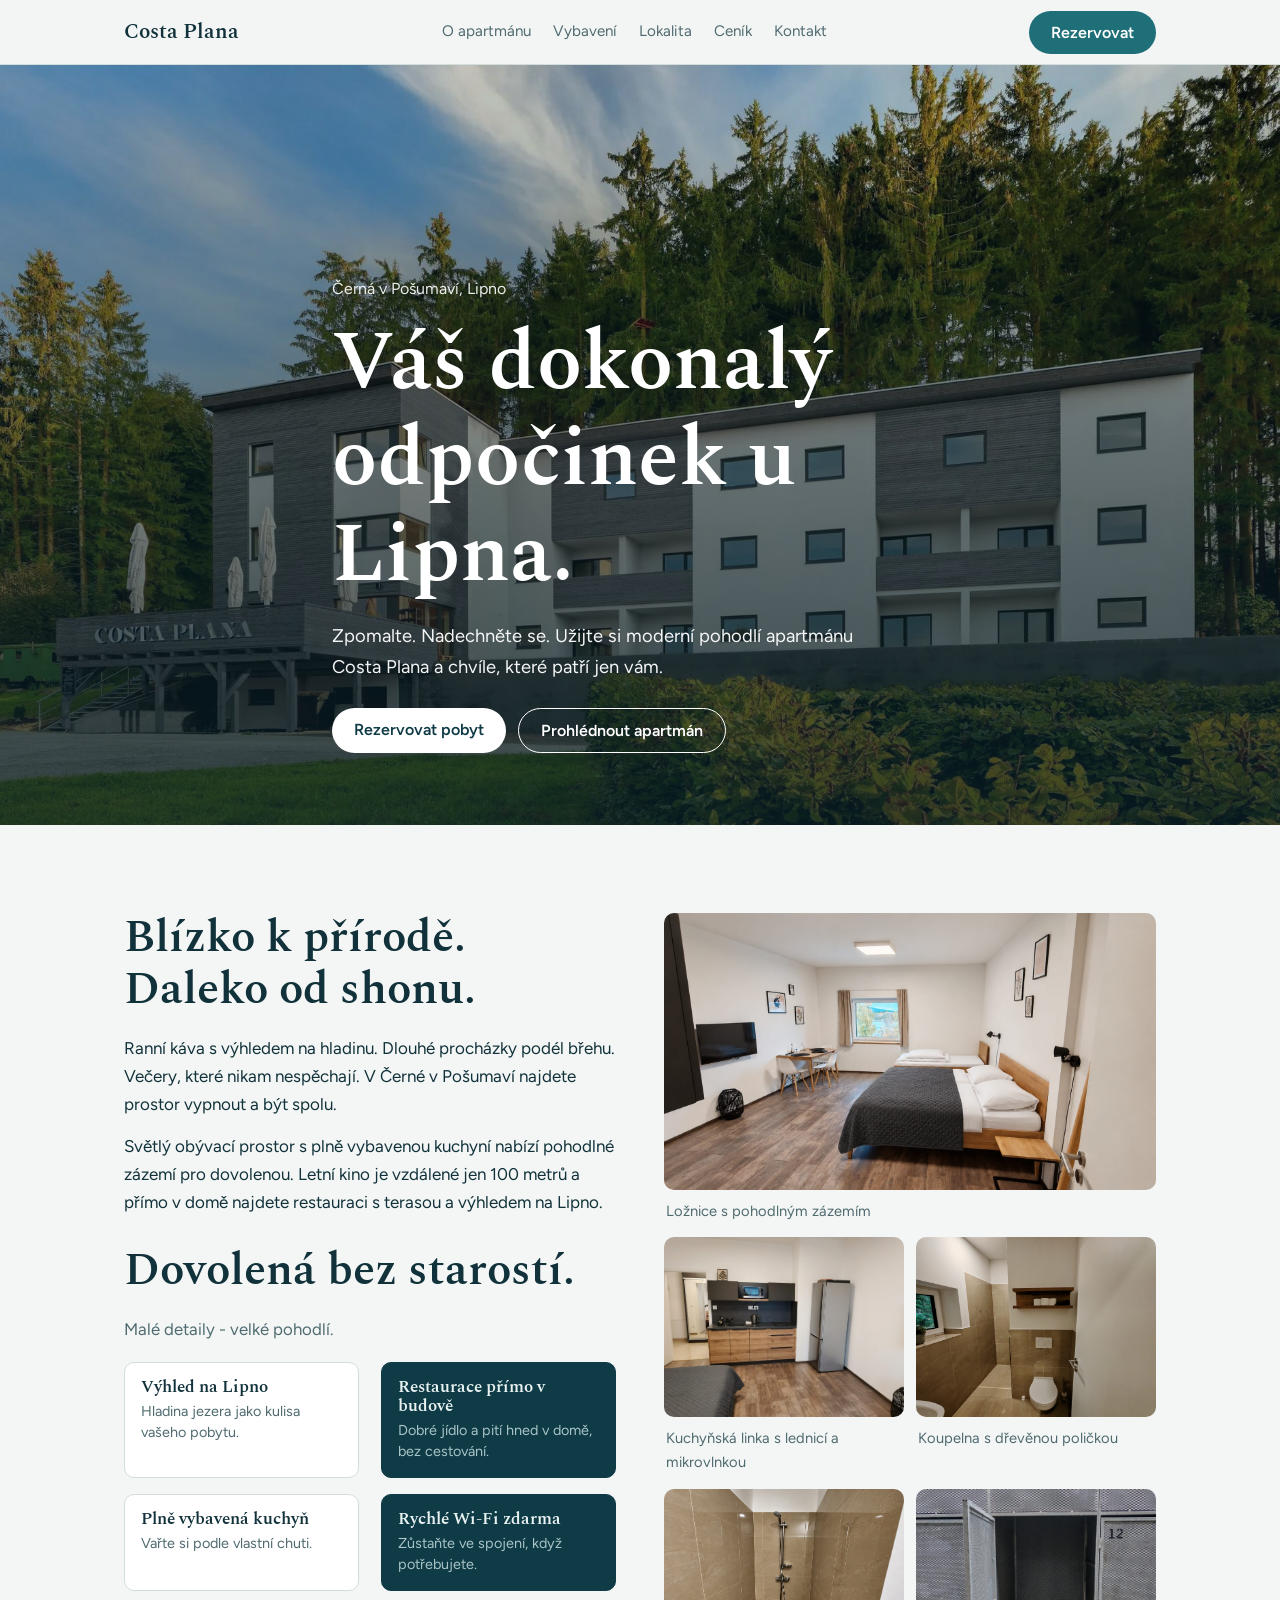
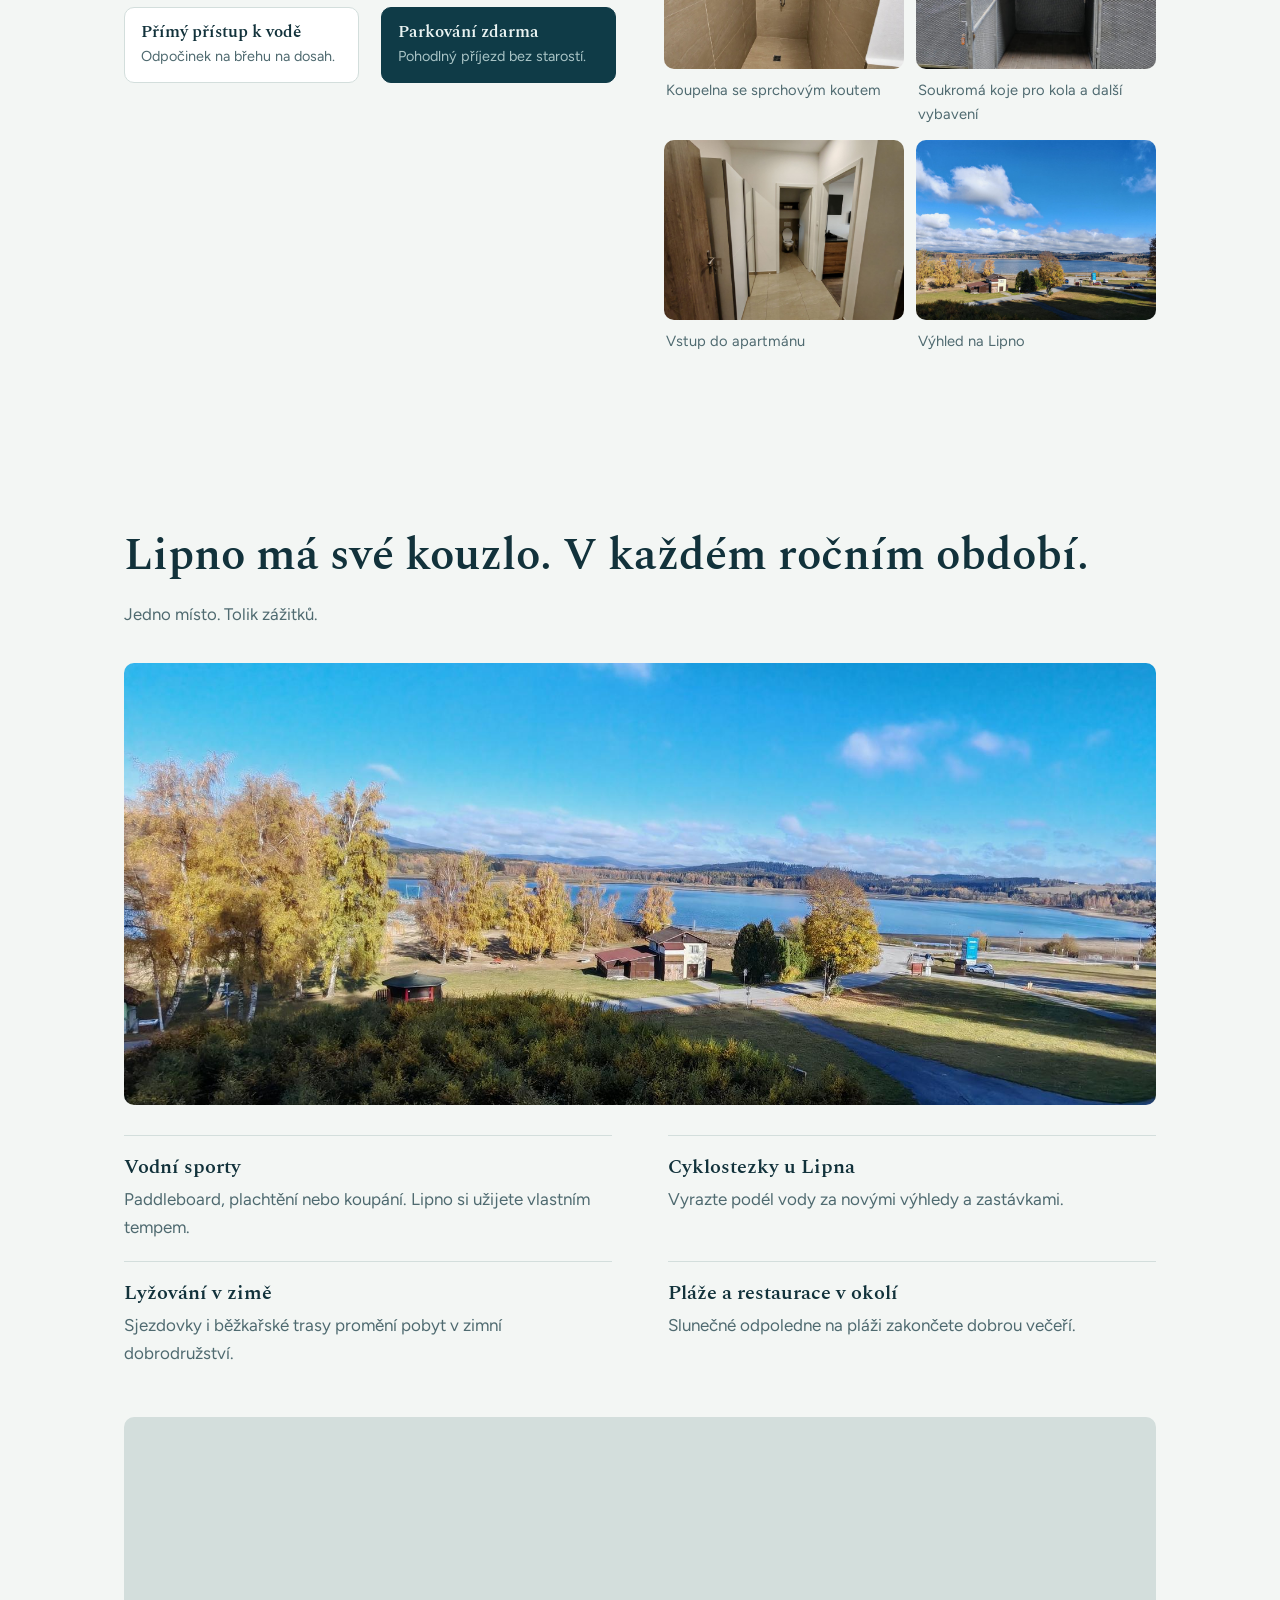
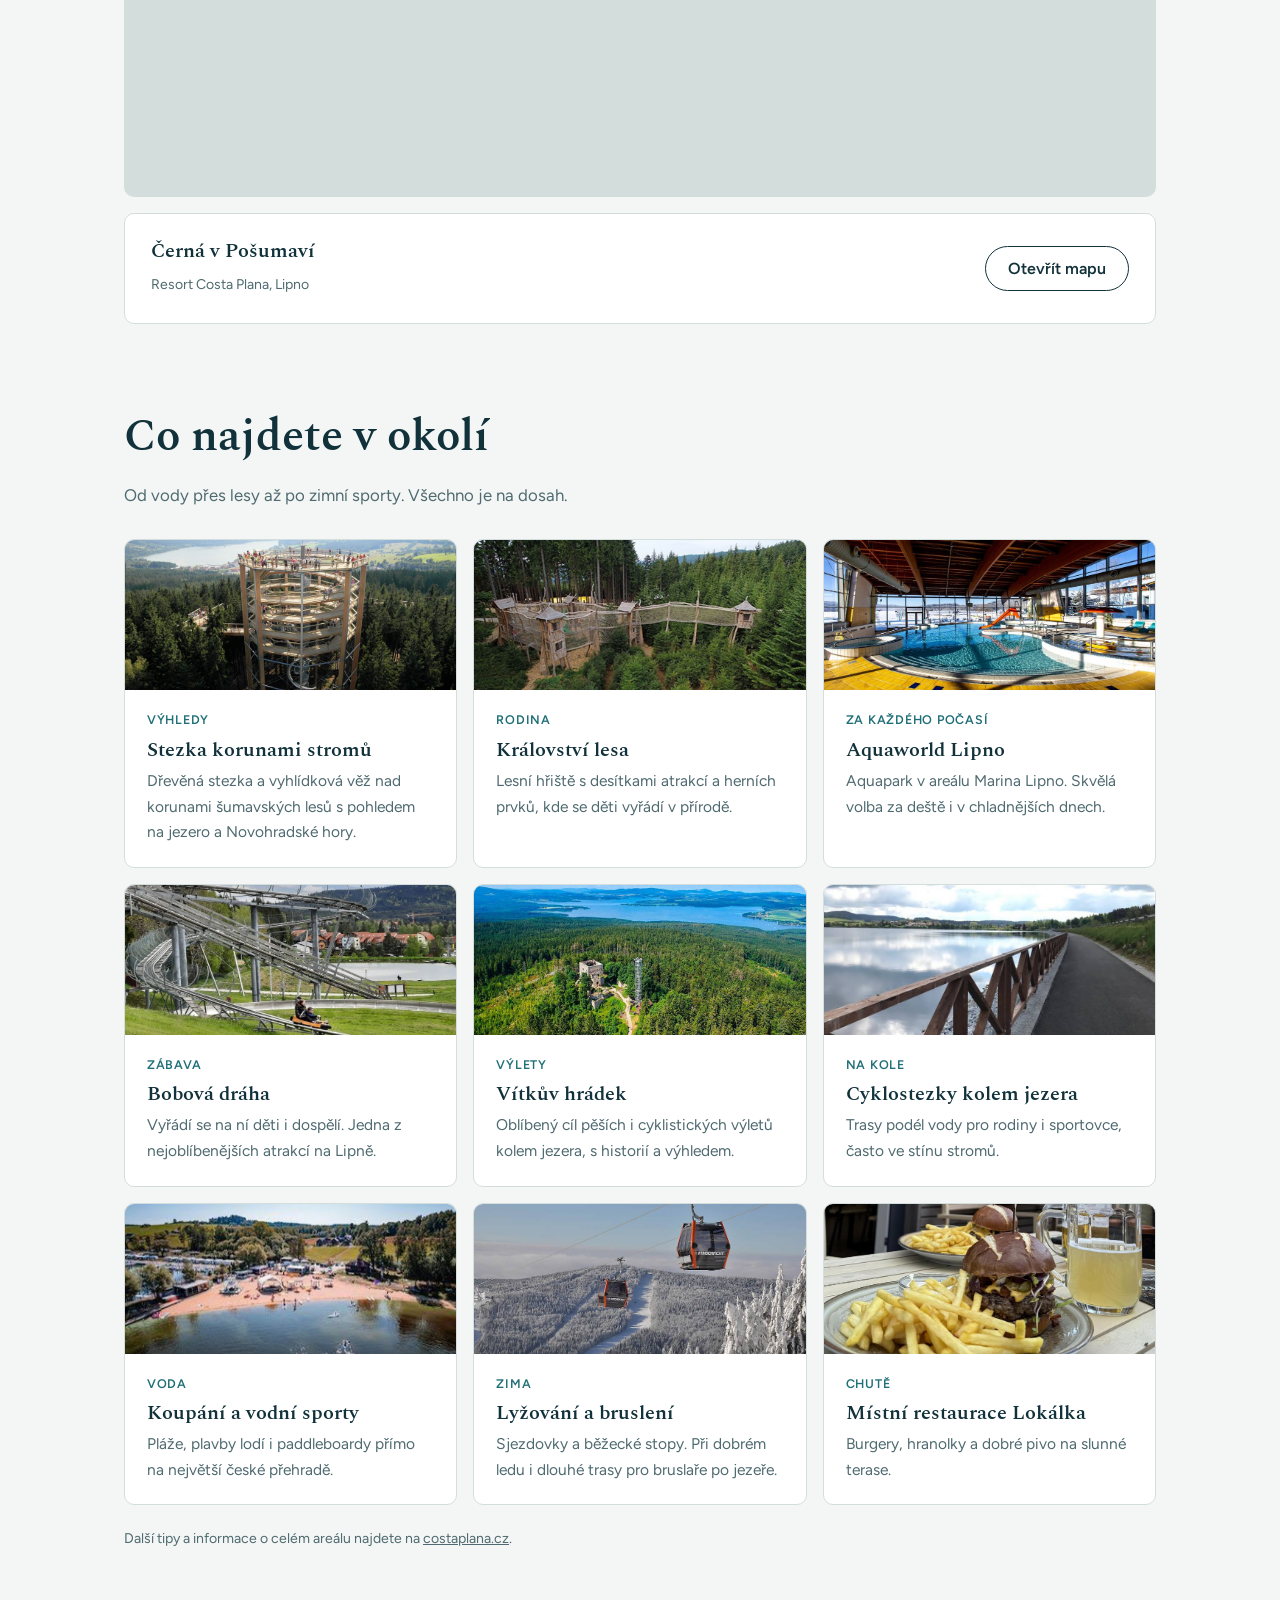
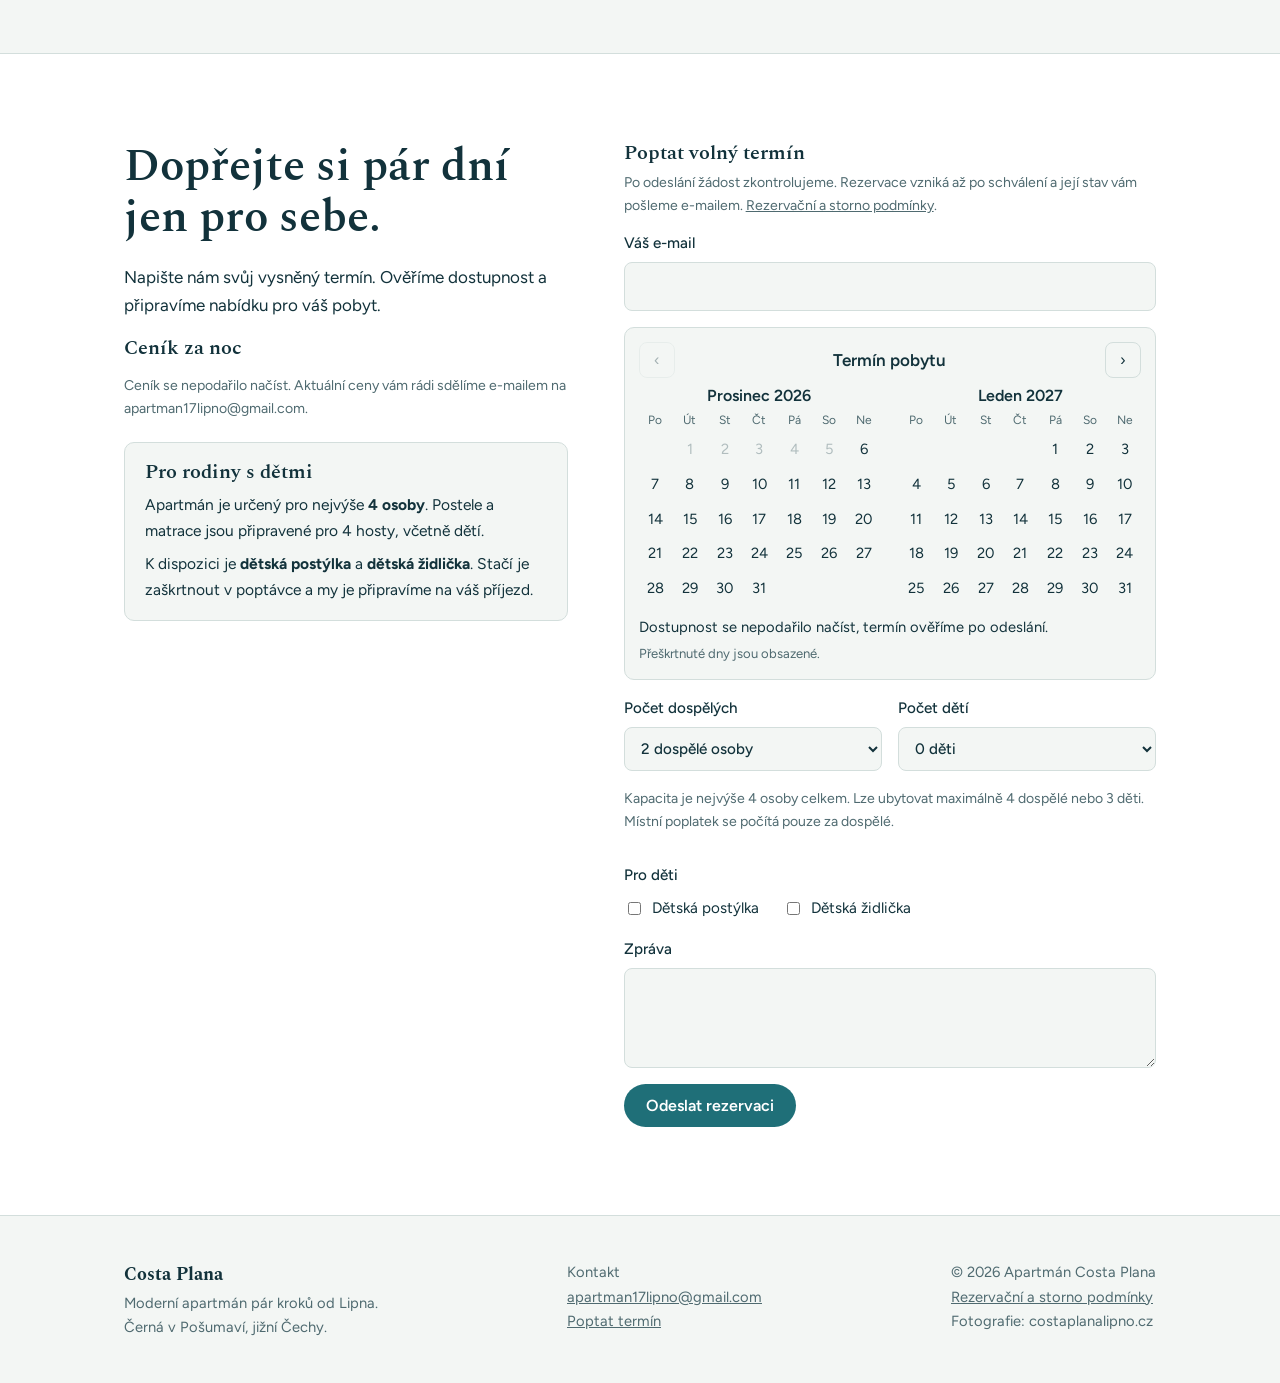
==== commit 9fa77a37: "Update slogan to 'Malé detaily - velké pohodlí.'" ====
--- a/index.html
+++ b/index.html
@@ -56,7 +56,7 @@
       <p>Ranní káva s výhledem na hladinu. Dlouhé procházky podél břehu. Večery, které nikam nespěchají. V Černé v Pošumaví najdete prostor vypnout a být spolu.</p>
       <p>Světlý obývací prostor s plně vybavenou kuchyní nabízí pohodlné zázemí pro dovolenou. Letní kino je vzdálené jen 100 metrů a přímo v domě najdete restauraci s terasou a výhledem na Lipno.</p>
       <h2 id="vybaveni" class="amenities-title">Dovolená bez starostí.</h2>
-      <p class="lead">Malé detaily. Velké pohodlí.</p>
+      <p class="lead">Malé detaily - velké pohodlí.</p>
       <div class="amenities-list">
         <div><h3>Výhled na Lipno</h3><p>Hladina jezera jako kulisa vašeho pobytu.</p></div>
         <div><h3>Restaurace přímo v budově</h3><p>Dobré jídlo a pití hned v domě, bez cestování.</p></div>
--- a/assets/site.css
+++ b/assets/site.css
@@ -58,17 +58,21 @@
 
 /* apartmán */
 .split{display:grid;grid-template-columns:1fr 1fr;gap:48px;align-items:start}
+.apartment-copy{grid-column:1;grid-row:1}
+.photos{grid-column:2;grid-row:1}
 .photos{display:grid;grid-template-columns:1fr 1fr;gap:12px}
 .ph{aspect-ratio:4/3;border-radius:10px;background:var(--img) center/cover no-repeat}
 .wide{aspect-ratio:21/9;border-radius:10px;margin-top:34px;background:var(--img) center/cover no-repeat}
 .ph:first-child{grid-column:1/3;aspect-ratio:16/9}
 .note{font-size:.88rem;color:var(--muted)}
-@media(max-width:820px){.split{grid-template-columns:1fr;gap:32px}}
+@media(max-width:820px){.split{grid-template-columns:1fr;gap:32px}.apartment-copy{grid-column:1;grid-row:1}.photos{grid-column:1;grid-row:2}}
 
 /* výbava apartmánu */
 .amenities-title{margin-top:30px}
 .amenities-list{display:grid;grid-template-columns:1fr 1fr;gap:16px 22px;margin-top:18px}
-.amenities-list div{padding-top:12px;border-top:1px solid var(--line)}
+.amenities-list div{padding:15px 16px;border:1px solid var(--line);border-radius:10px;background:var(--surface)}
+.amenities-list div:nth-child(even){background:var(--deep);color:#EAF3F2;border-color:var(--deep)}
+.amenities-list div:nth-child(even) p{color:#A9C4C6}
 .amenities-list h3{font-size:1.05rem;margin-bottom:4px}
 .amenities-list p{font-size:.9rem;line-height:1.45;color:var(--muted);margin:0}
 @media(max-width:520px){.amenities-list{grid-template-columns:1fr}}
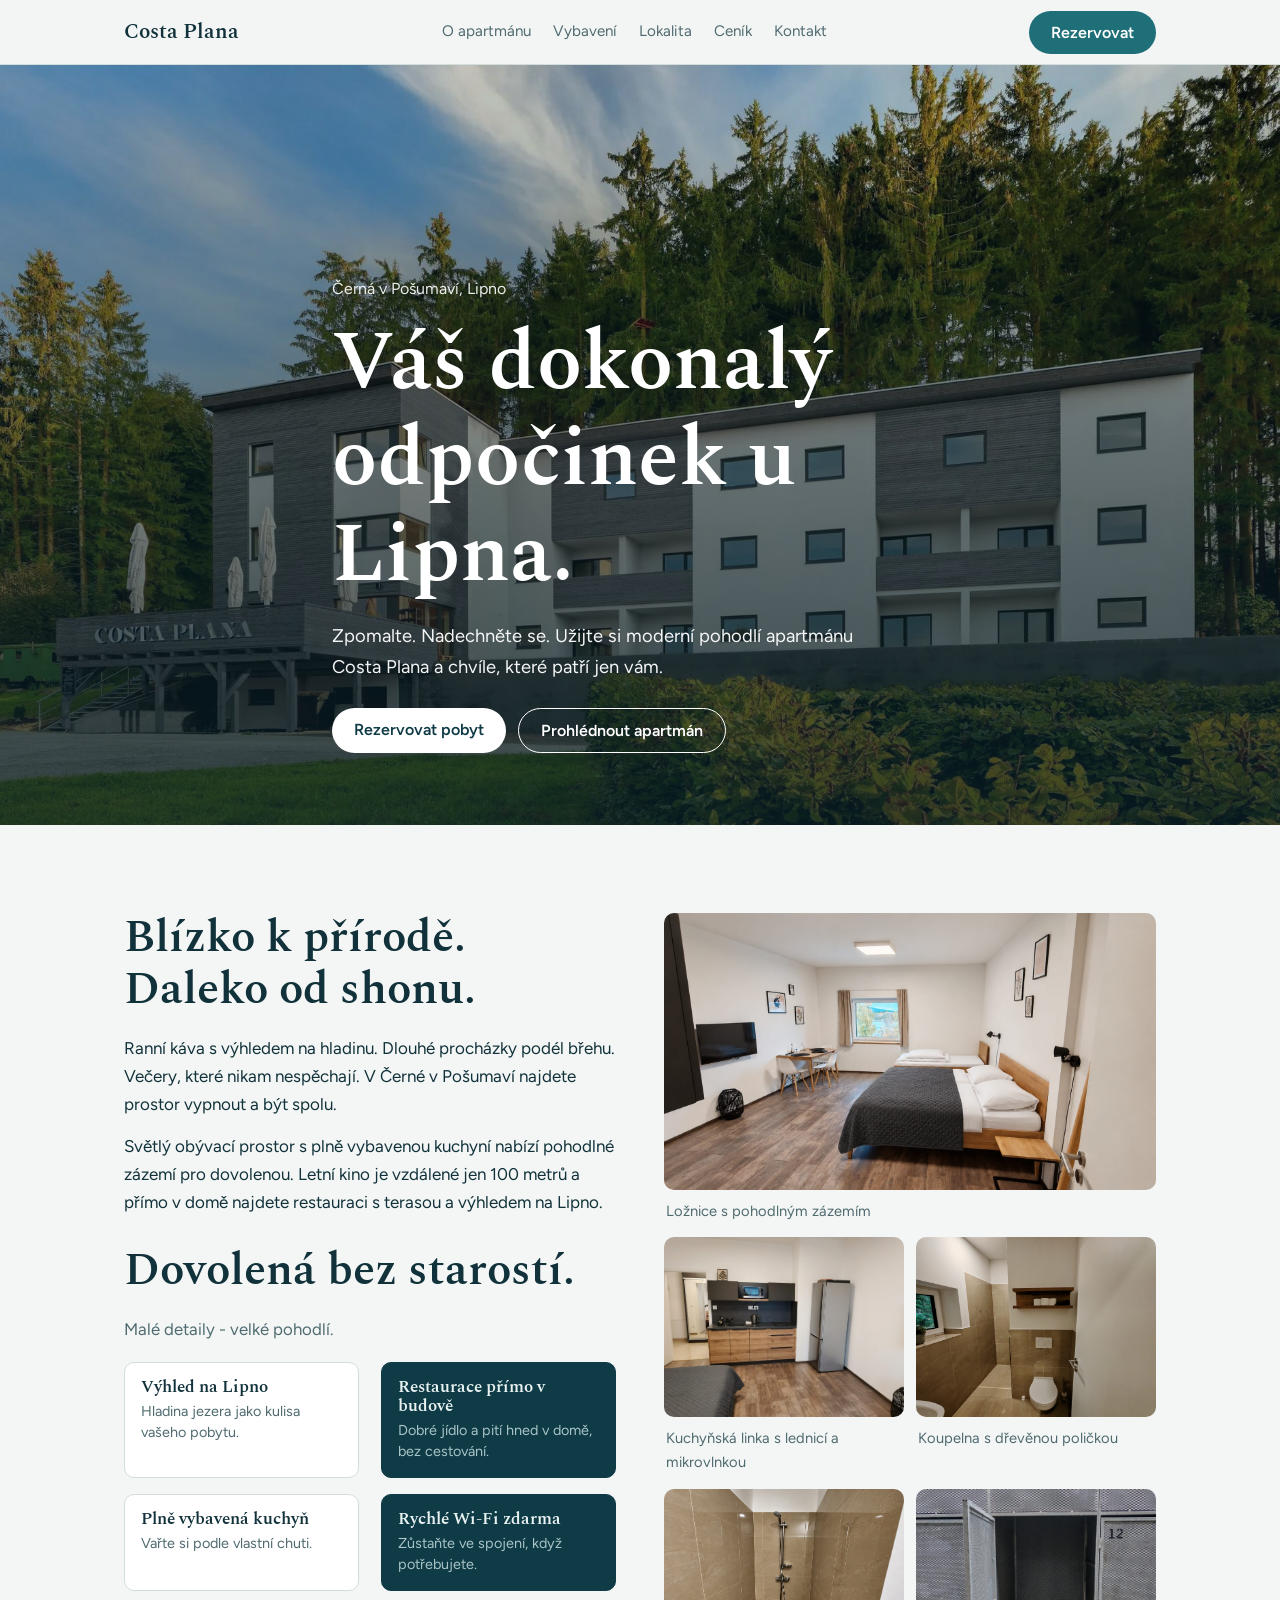
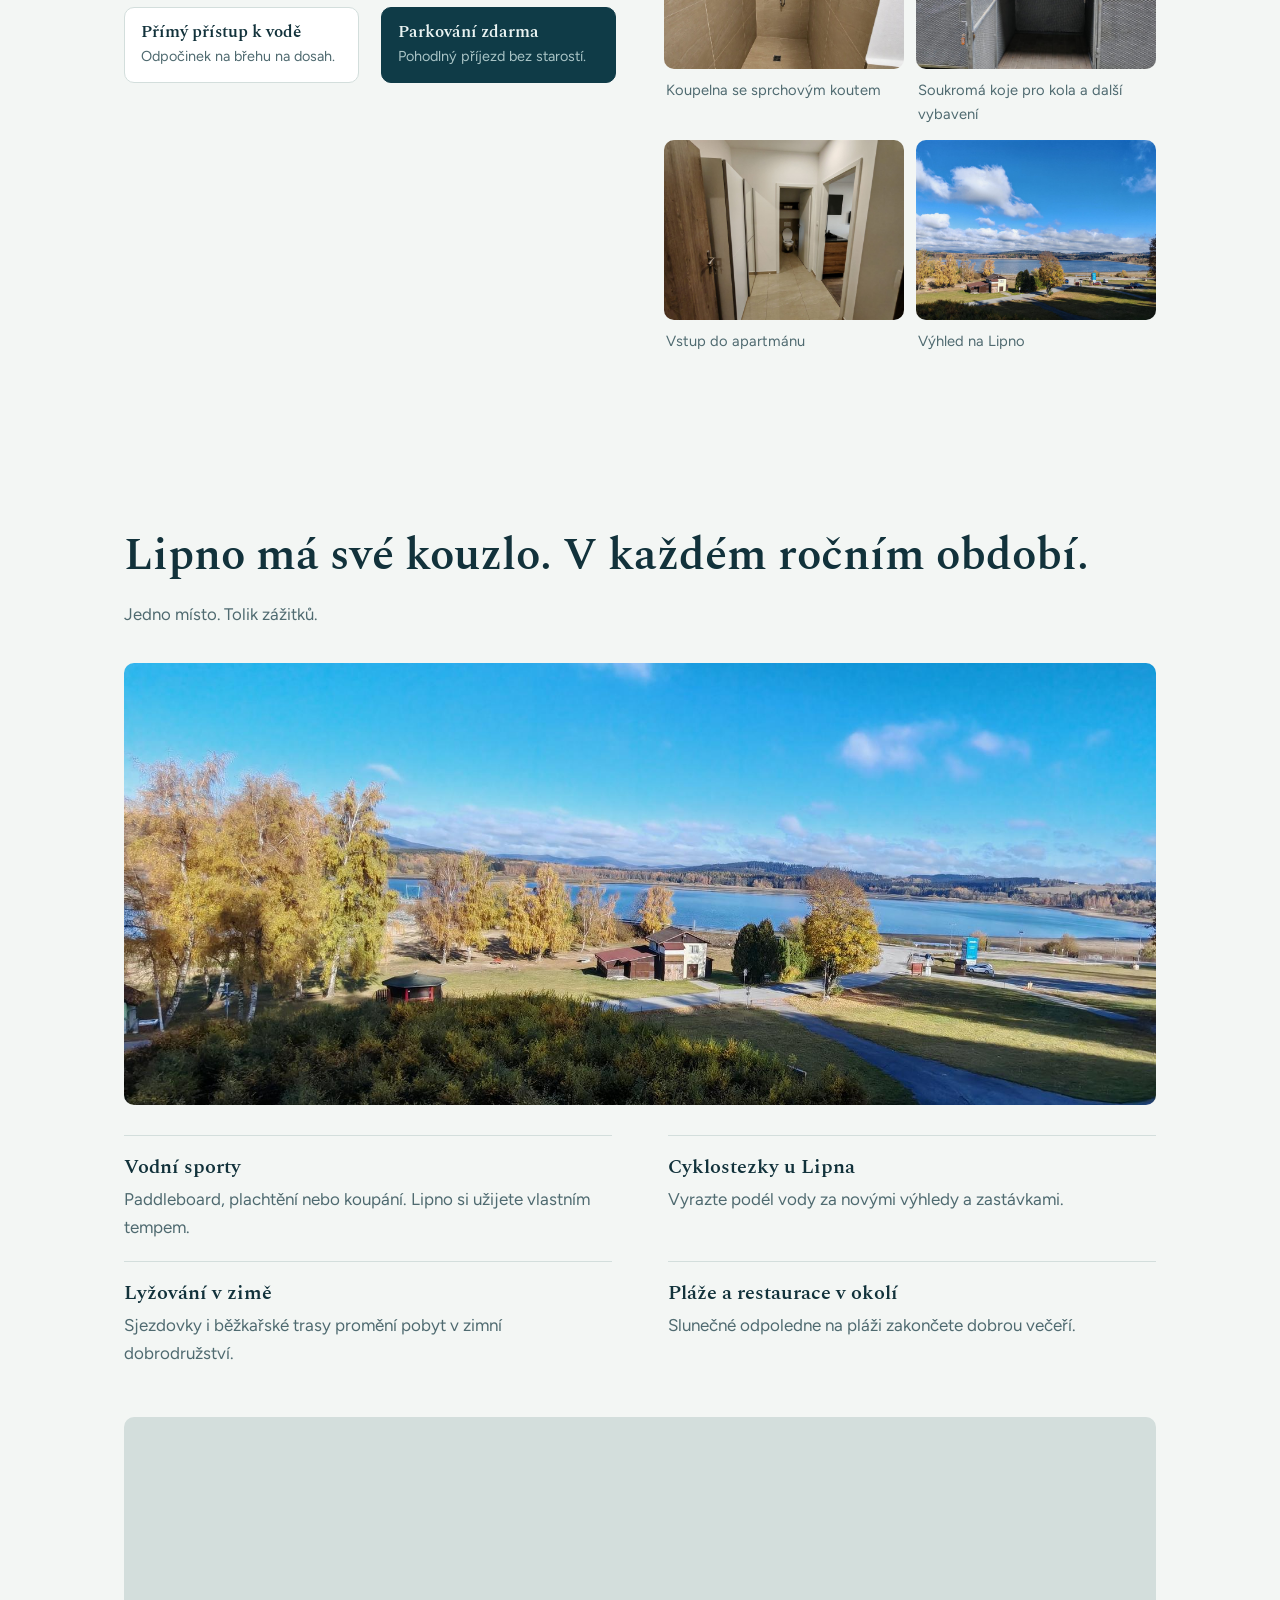
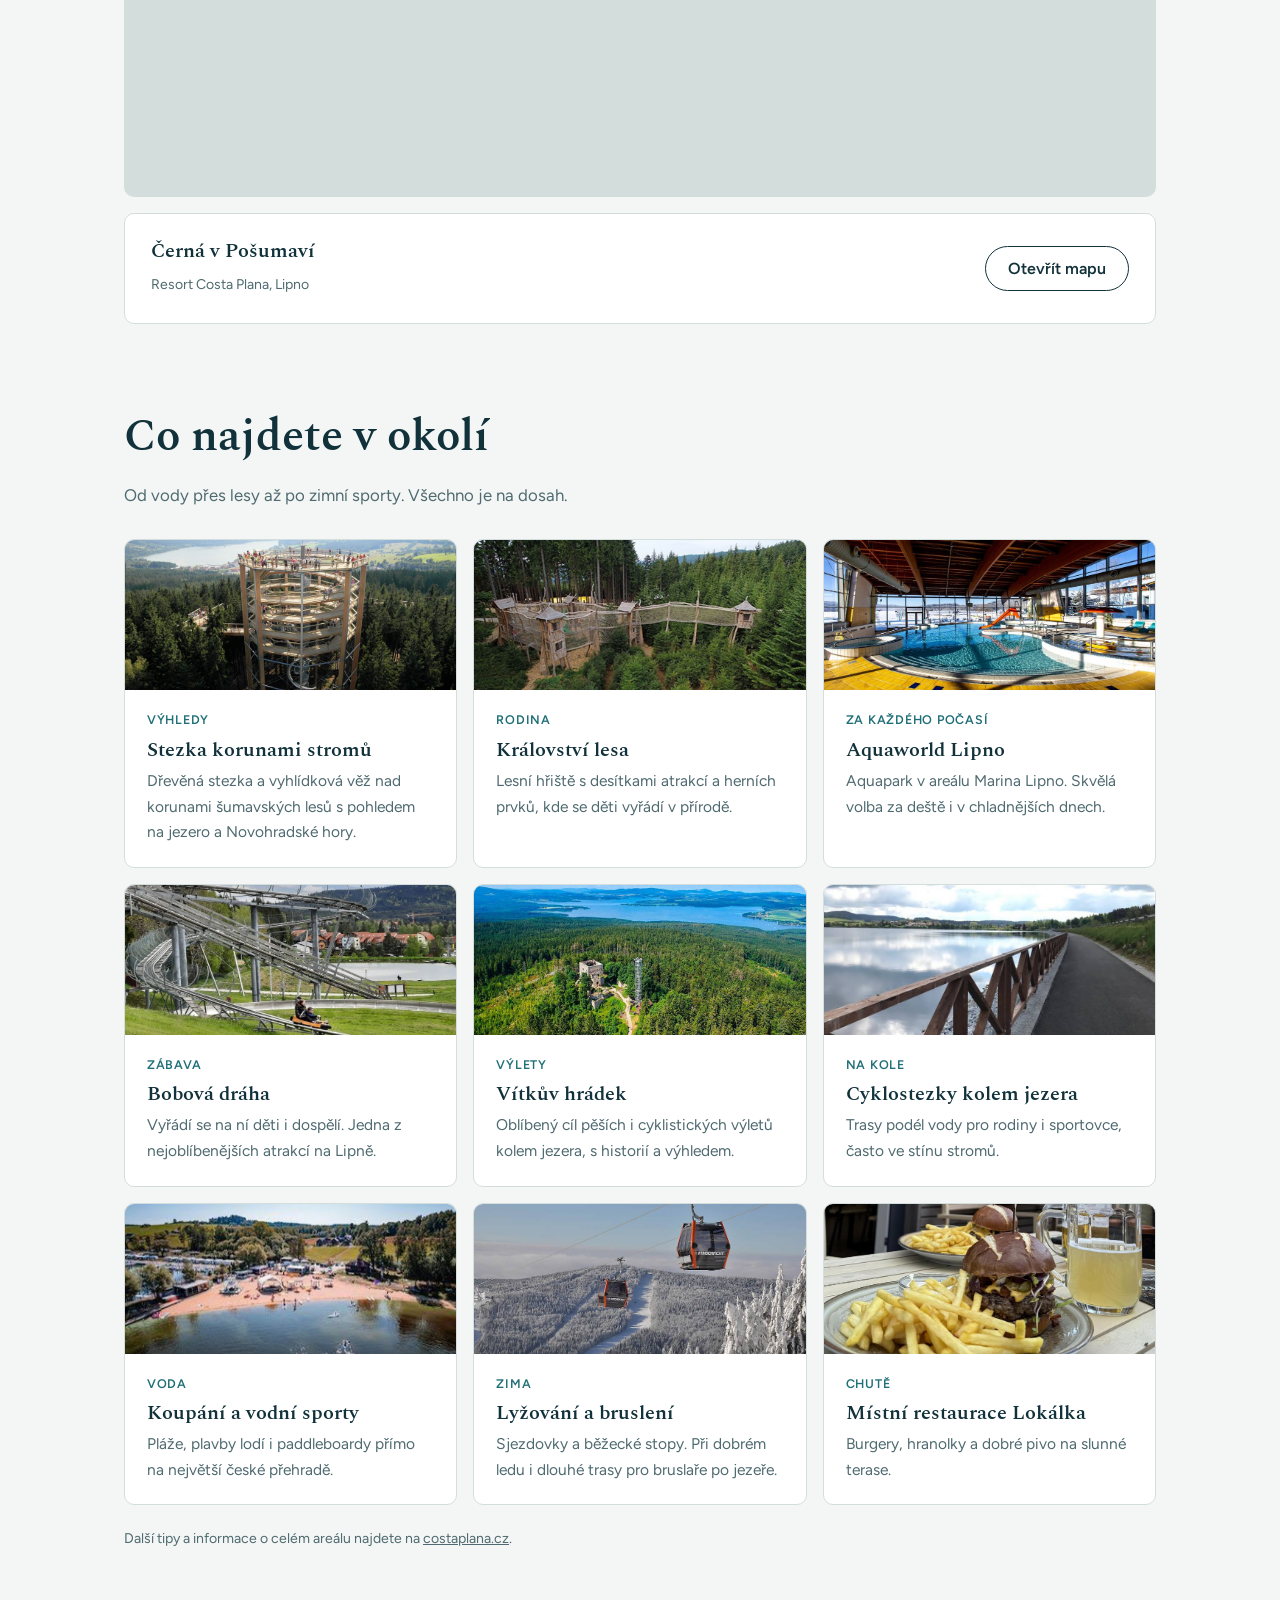
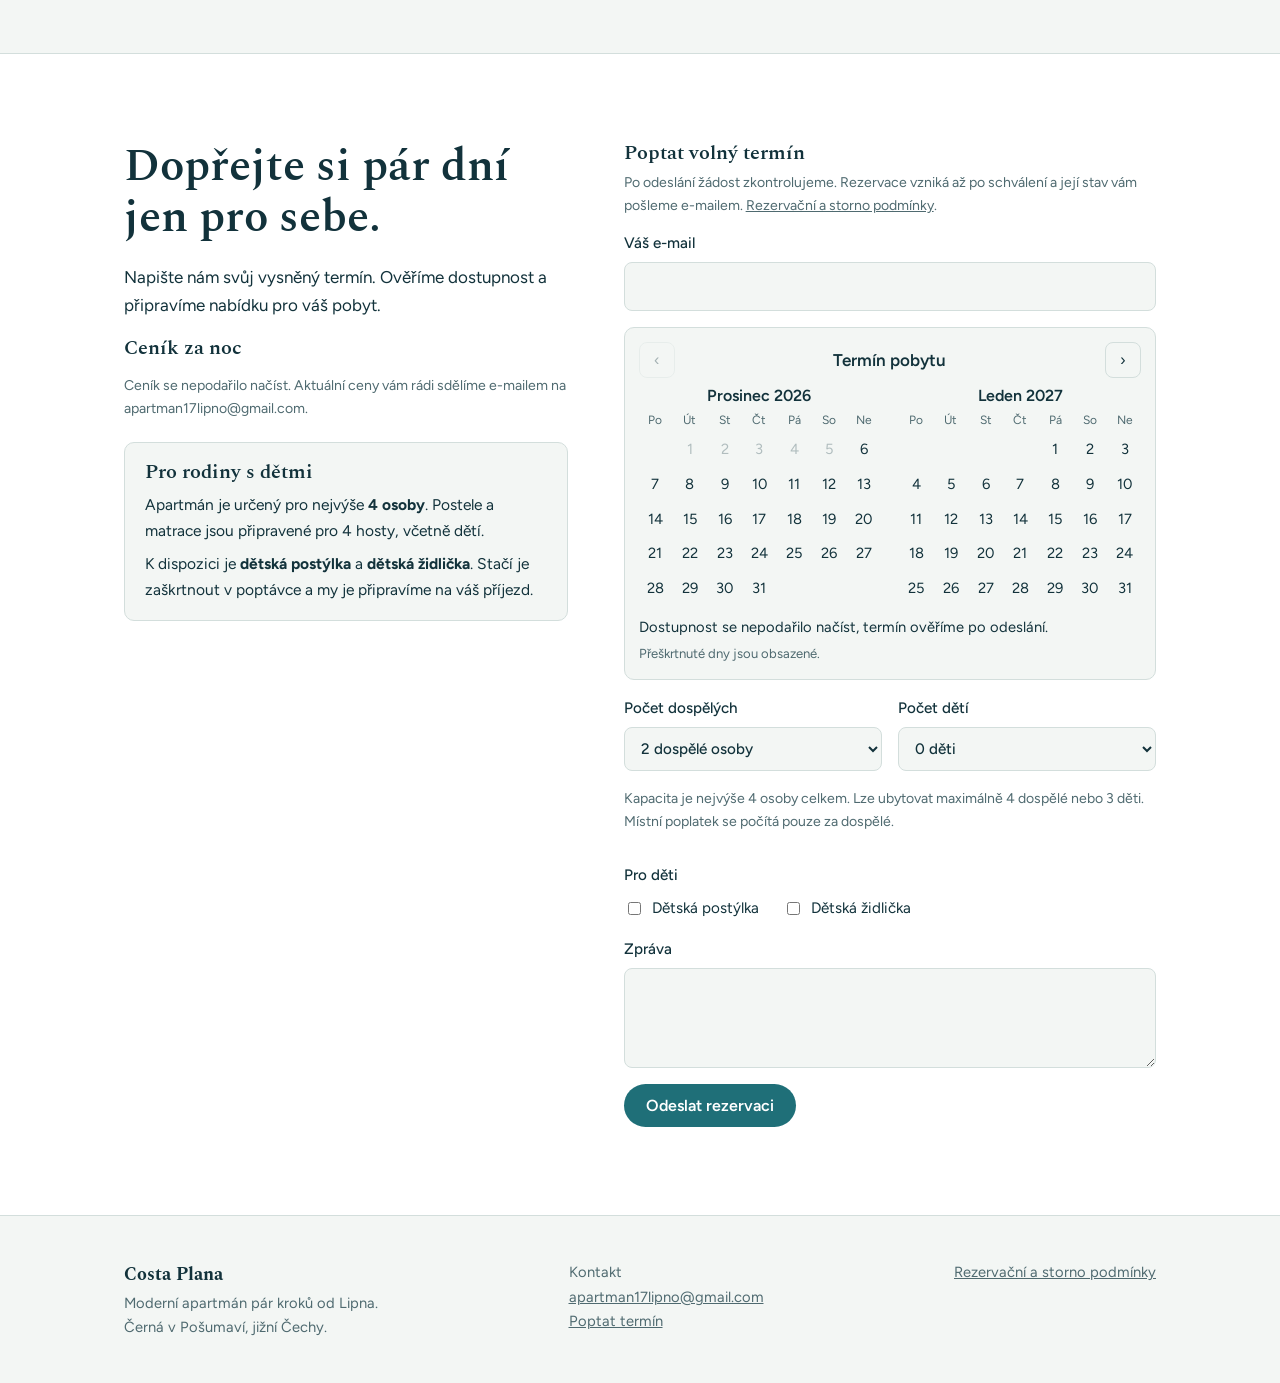
==== commit 7e1d7c22: "Remove copyright and photo credit from footer" ====
--- a/index.html
+++ b/index.html
@@ -149,7 +149,7 @@
   <div class="wrap">
     <div><strong style="font-family:var(--serif);font-size:1.15rem;color:var(--ink)">Costa Plana</strong><br>Moderní apartmán pár kroků od Lipna.<br>Černá v Pošumaví, jižní Čechy.</div>
     <div>Kontakt<br><a href="mailto:apartman17lipno@gmail.com">apartman17lipno@gmail.com</a><br><a href="#rezervace">Poptat termín</a></div>
-    <div>© 2026 Apartmán Costa Plana<br><a href="rezervacni-a-storno-podminky.html">Rezervační a storno podmínky</a><br>Fotografie: costaplanalipno.cz</div>
+    <div><a href="rezervacni-a-storno-podminky.html">Rezervační a storno podmínky</a></div>
   </div>
 </footer>
 
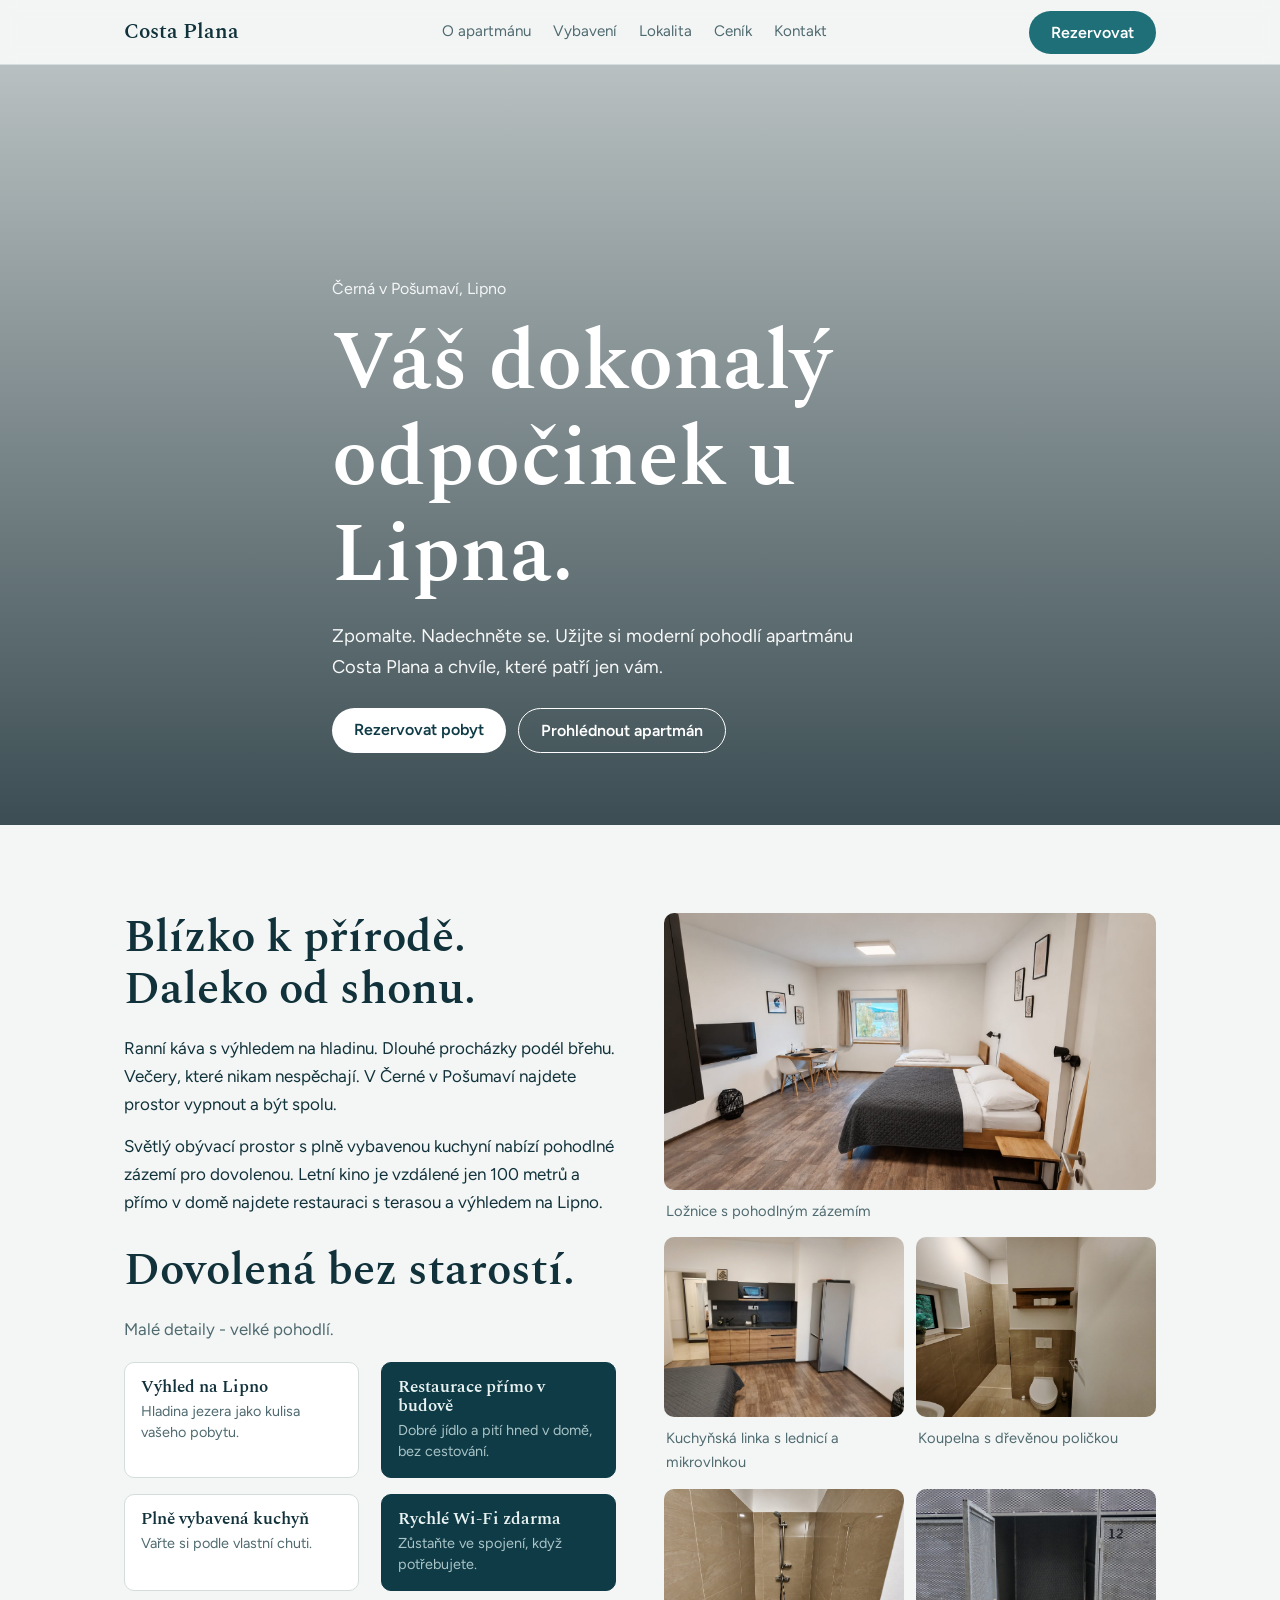
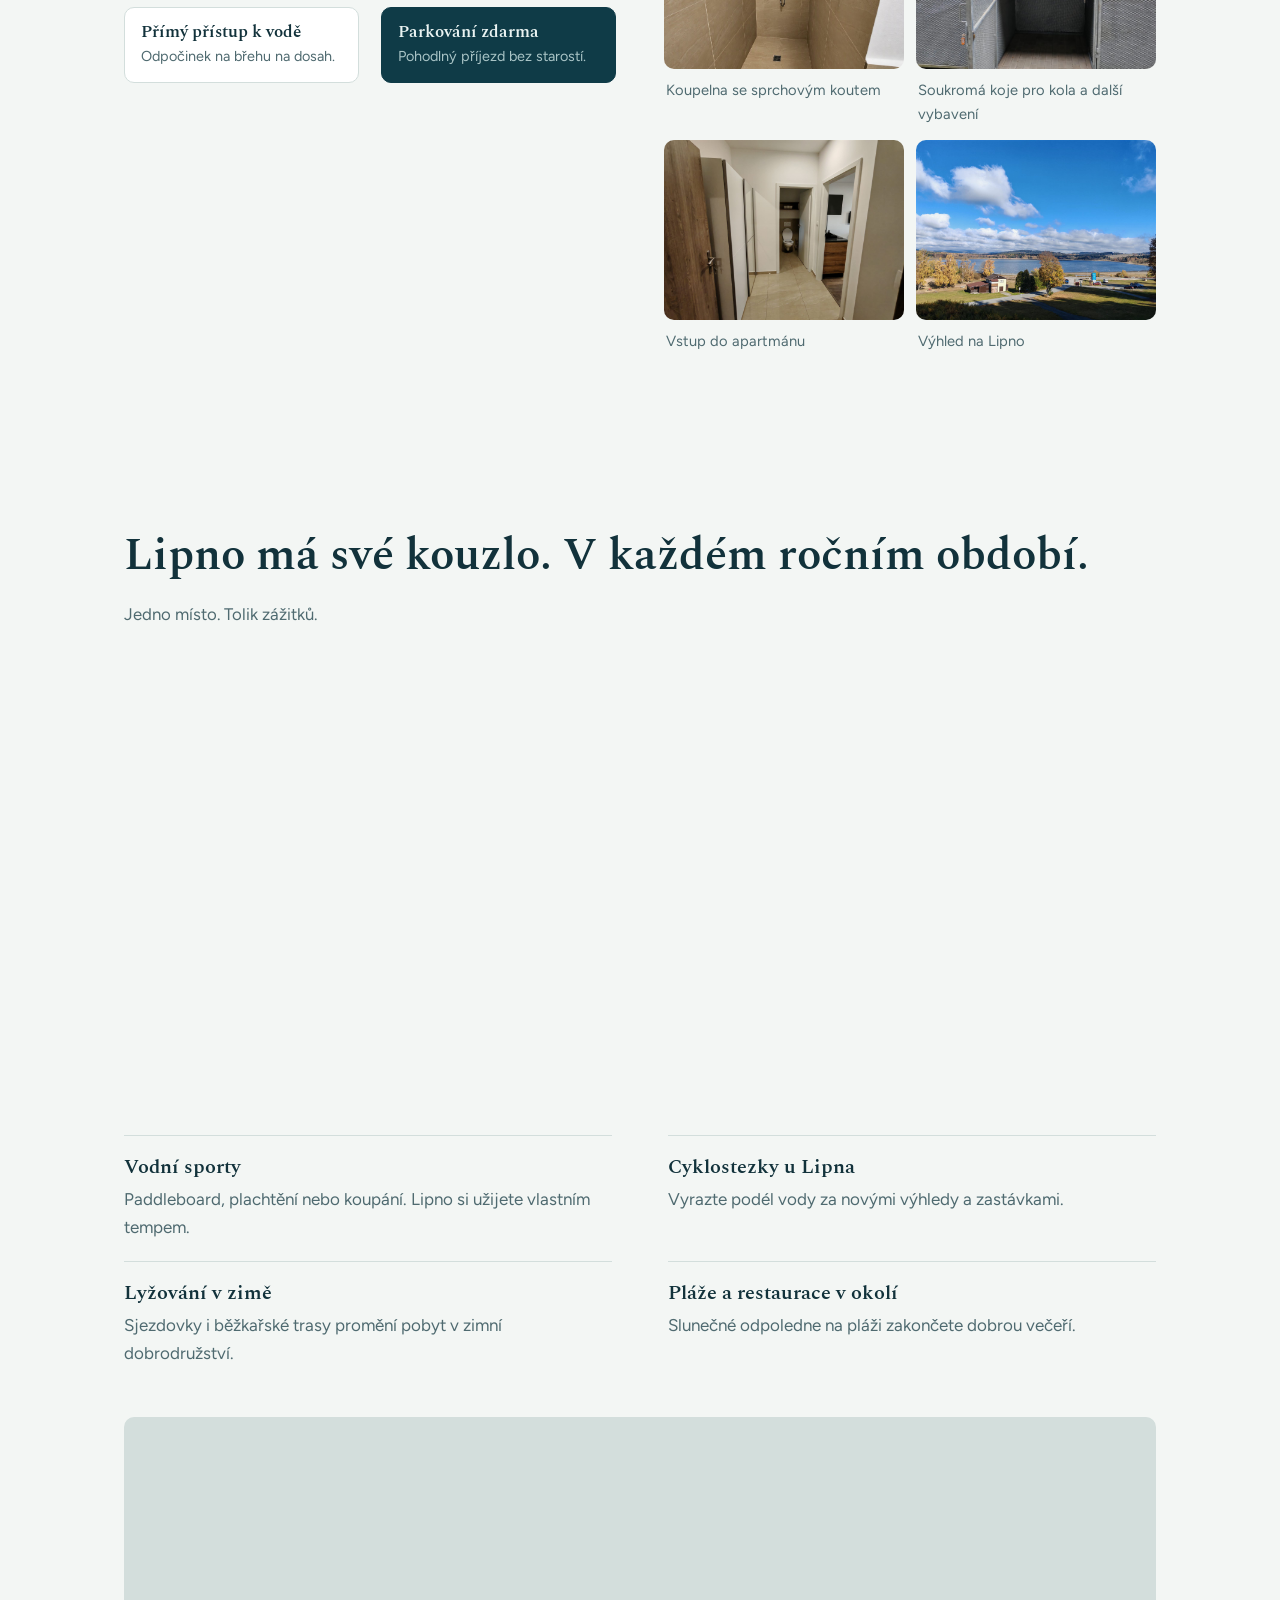
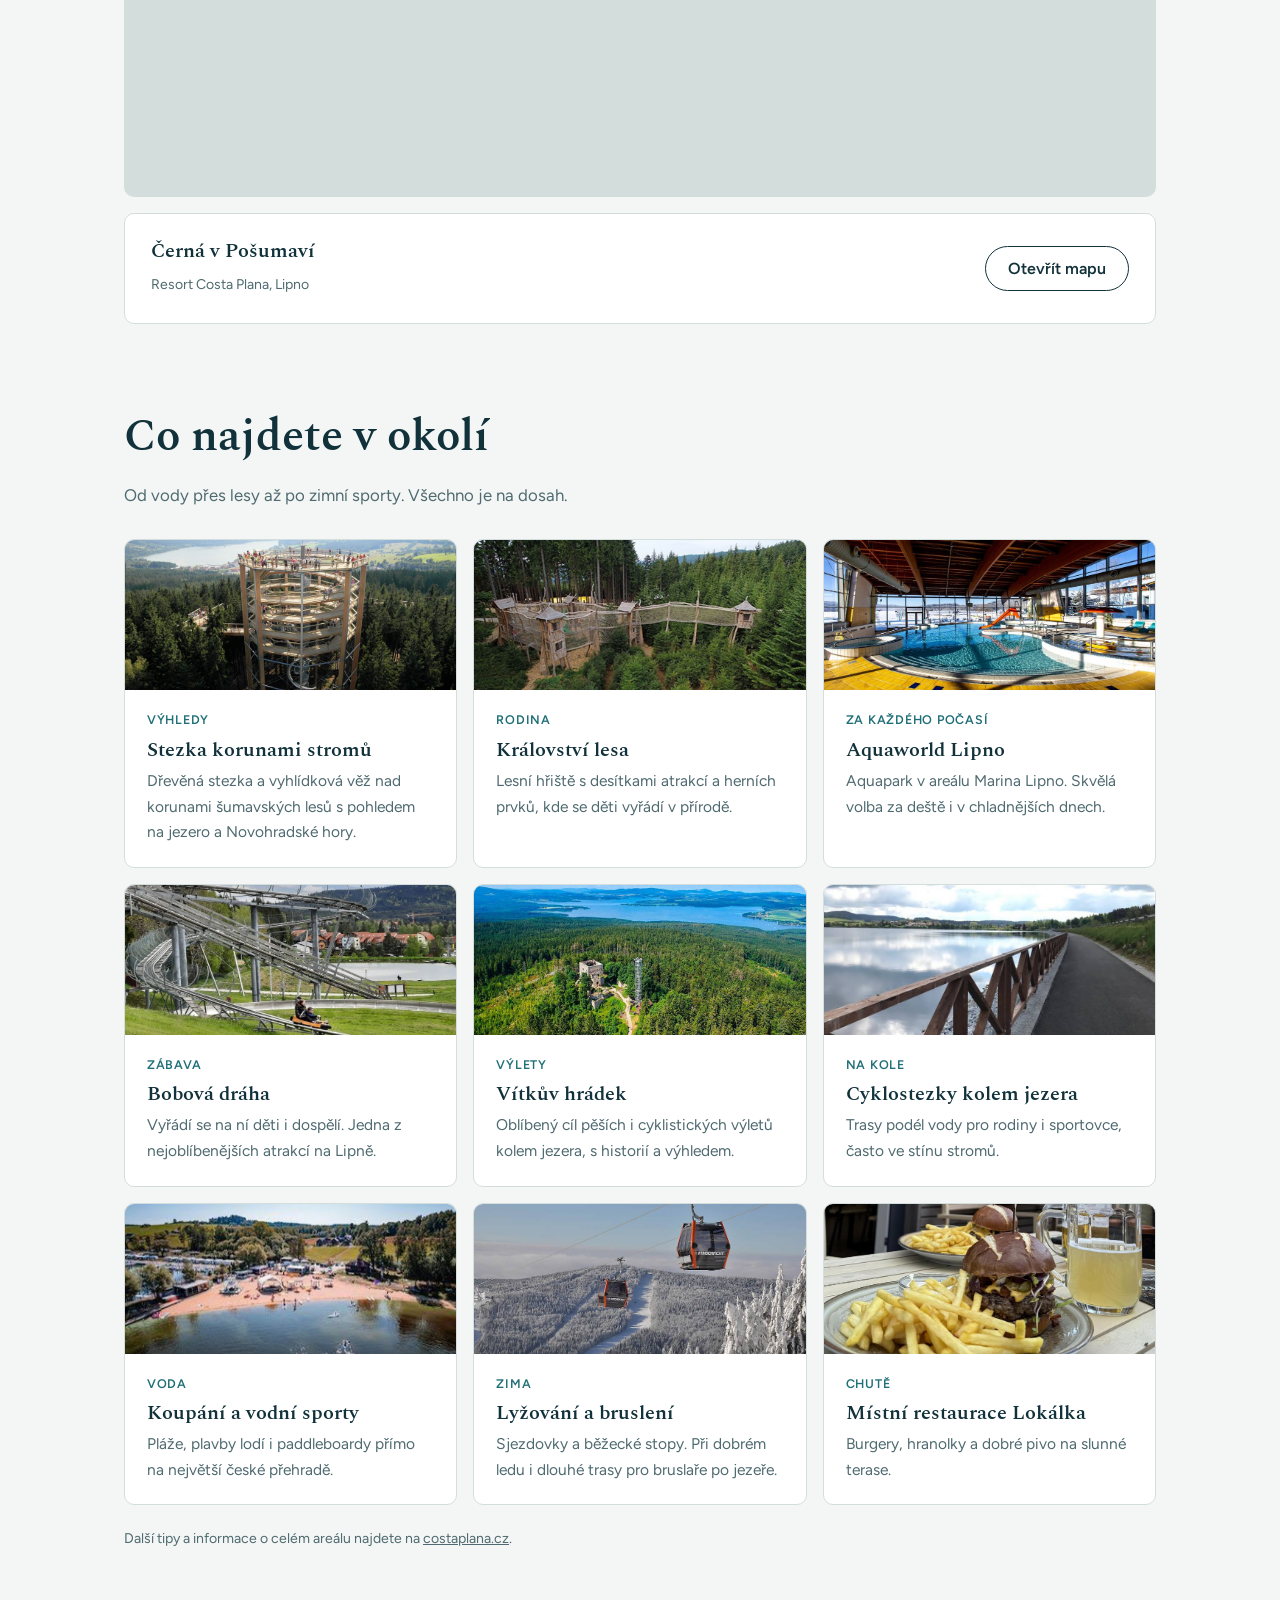
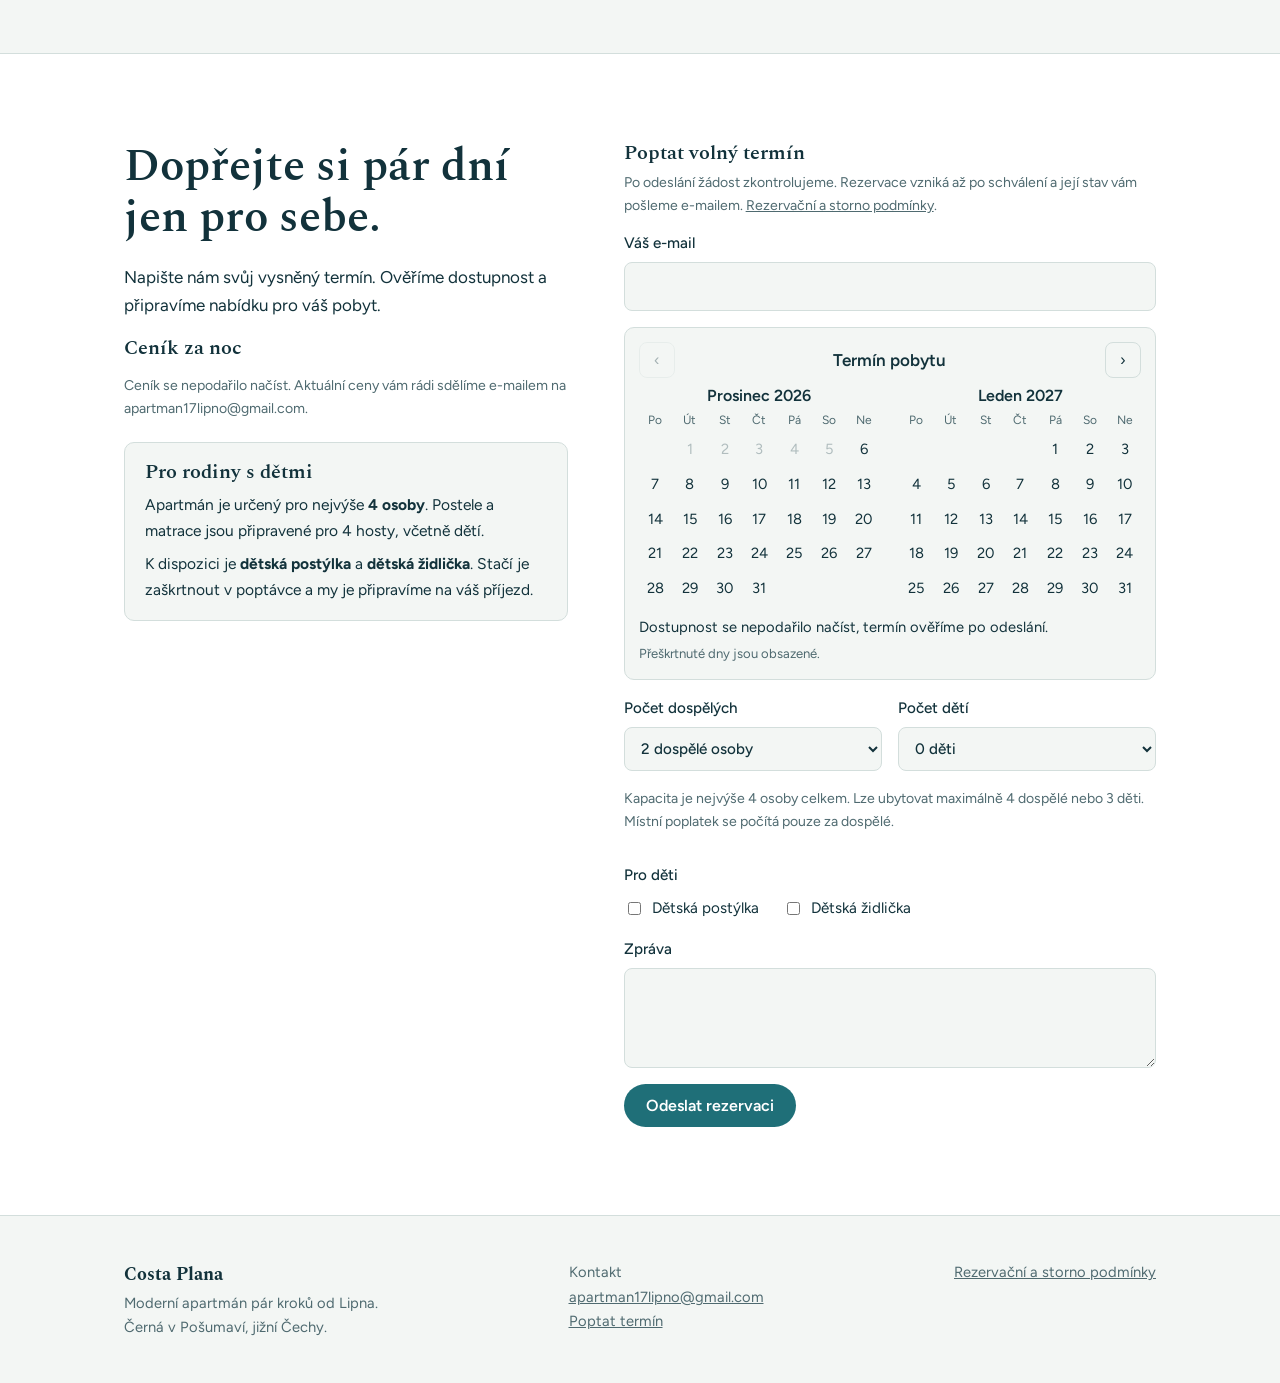
==== commit 2bc89e27: "Use relative paths for hero and dusk background images" ====
--- a/index.html
+++ b/index.html
@@ -27,7 +27,7 @@
 </header>
 
 <main>
-<div class="hero" style="--hero:url('/assets/images/hero.jpg')">
+<div class="hero" style="--hero:url('assets/images/hero.jpg')">
   <div class="wrap">
     <small>Černá v Pošumaví, Lipno</small>
     <h1>Váš dokonalý odpočinek u Lipna.</h1>
@@ -73,7 +73,7 @@
   <div class="wrap">
     <h2>Lipno má své kouzlo. V každém ročním období.</h2>
     <p class="lead">Jedno místo. Tolik zážitků.</p>
-    <div class="wide" role="img" aria-label="Pohled z apartmánu na Lipno za soumraku" style="--img:url('/assets/images/lipno-soumrak.jpg')"></div>
+    <div class="wide" role="img" aria-label="Pohled z apartmánu na Lipno za soumraku" style="--img:url('assets/images/lipno-soumrak.jpg')"></div>
     <div class="seasons">
       <div><h3>Vodní sporty</h3><p>Paddleboard, plachtění nebo koupání. Lipno si užijete vlastním tempem.</p></div>
       <div><h3>Cyklostezky u Lipna</h3><p>Vyrazte podél vody za novými výhledy a zastávkami.</p></div>
@@ -124,6 +124,7 @@
       <p class="note">Po odeslání žádost zkontrolujeme. Rezervace vzniká až po schválení a její stav vám pošleme e-mailem. <a href="rezervacni-a-storno-podminky.html">Rezervační a storno podmínky</a>.</p>
       <form id="inq">
         <label class="full">Váš e-mail<input type="email" id="f-mail" required autocomplete="email"></label>
+        <div style="position:absolute;left:-9999px;opacity:0" aria-hidden="true"><label>Nevyplňujte<input type="text" id="f-web" name="web" tabindex="-1" autocomplete="off"></label></div>
         <div class="full"><div id="cal" class="cal" aria-label="Výběr termínu pobytu"></div><div id="pricebox" class="pricebox" aria-live="polite"></div><input type="hidden" id="f-from"><input type="hidden" id="f-to"></div>
         <label>Počet dospělých
           <select id="f-adults">
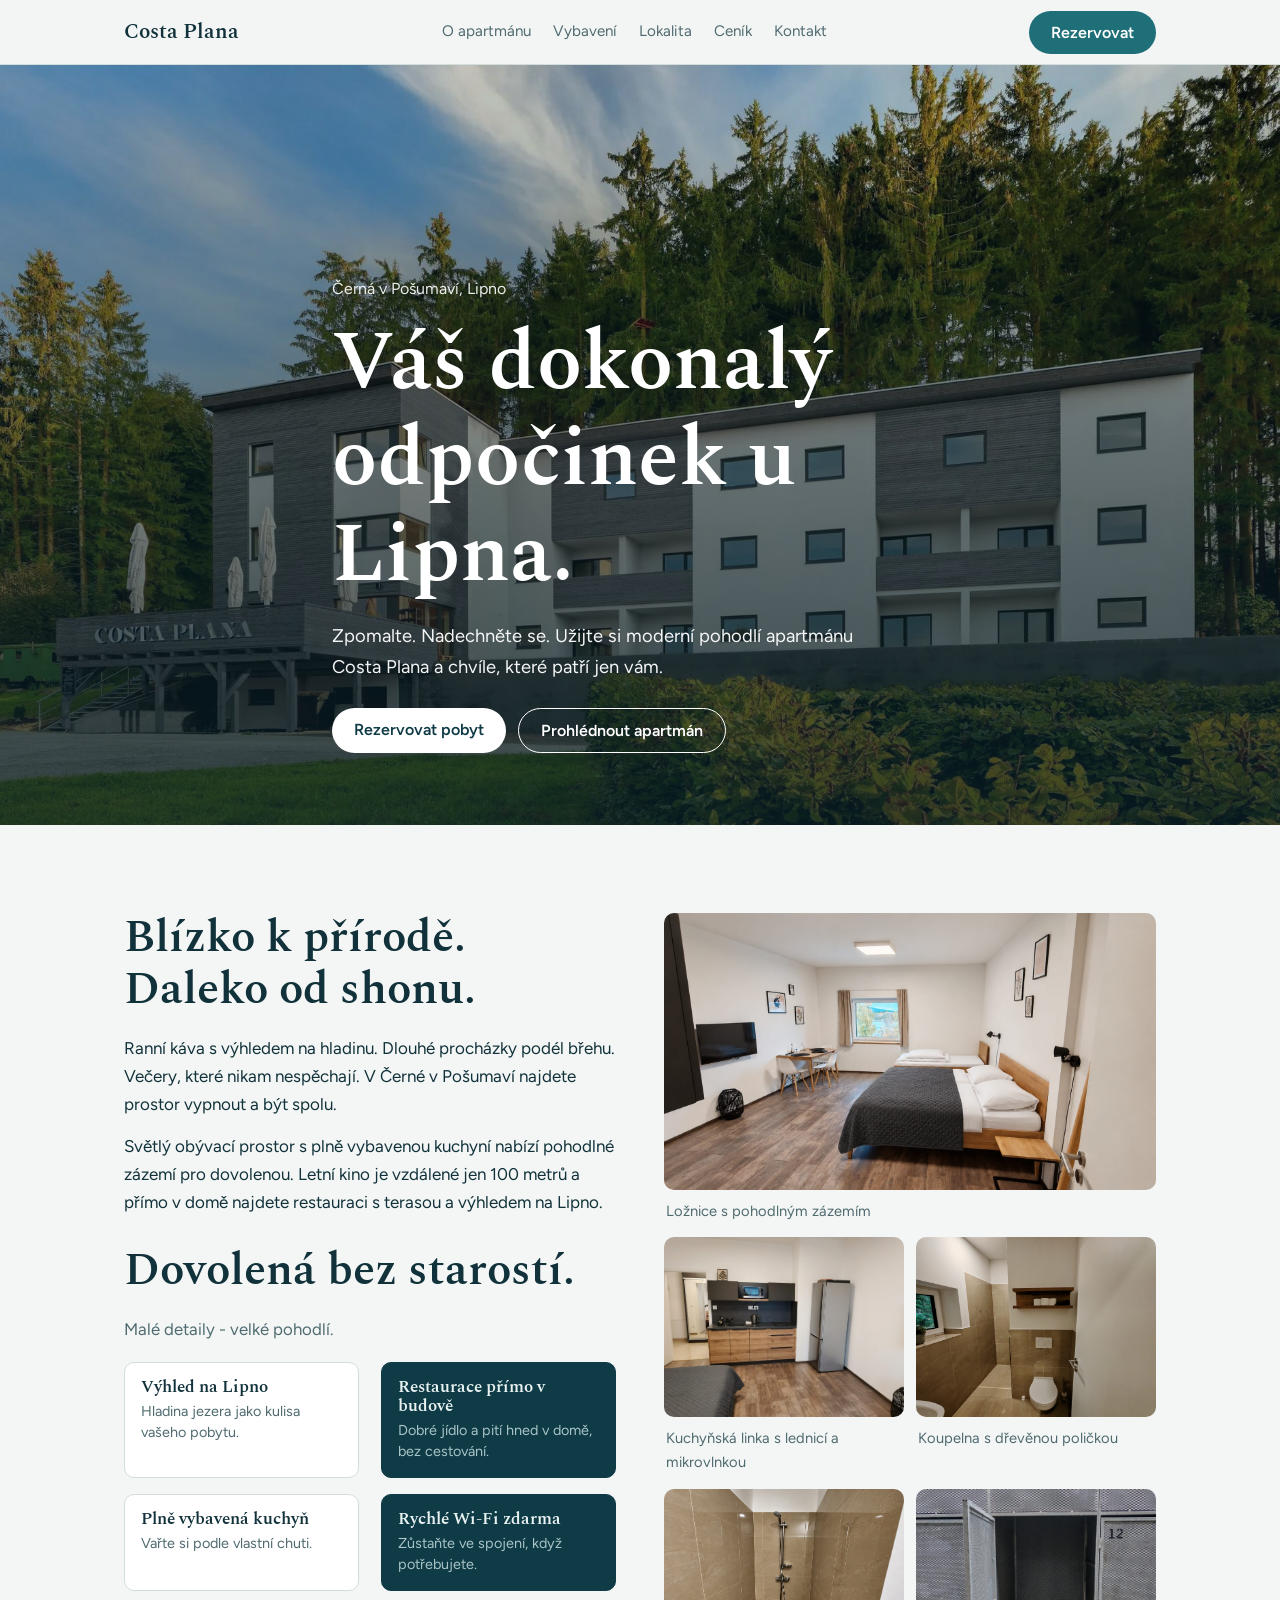
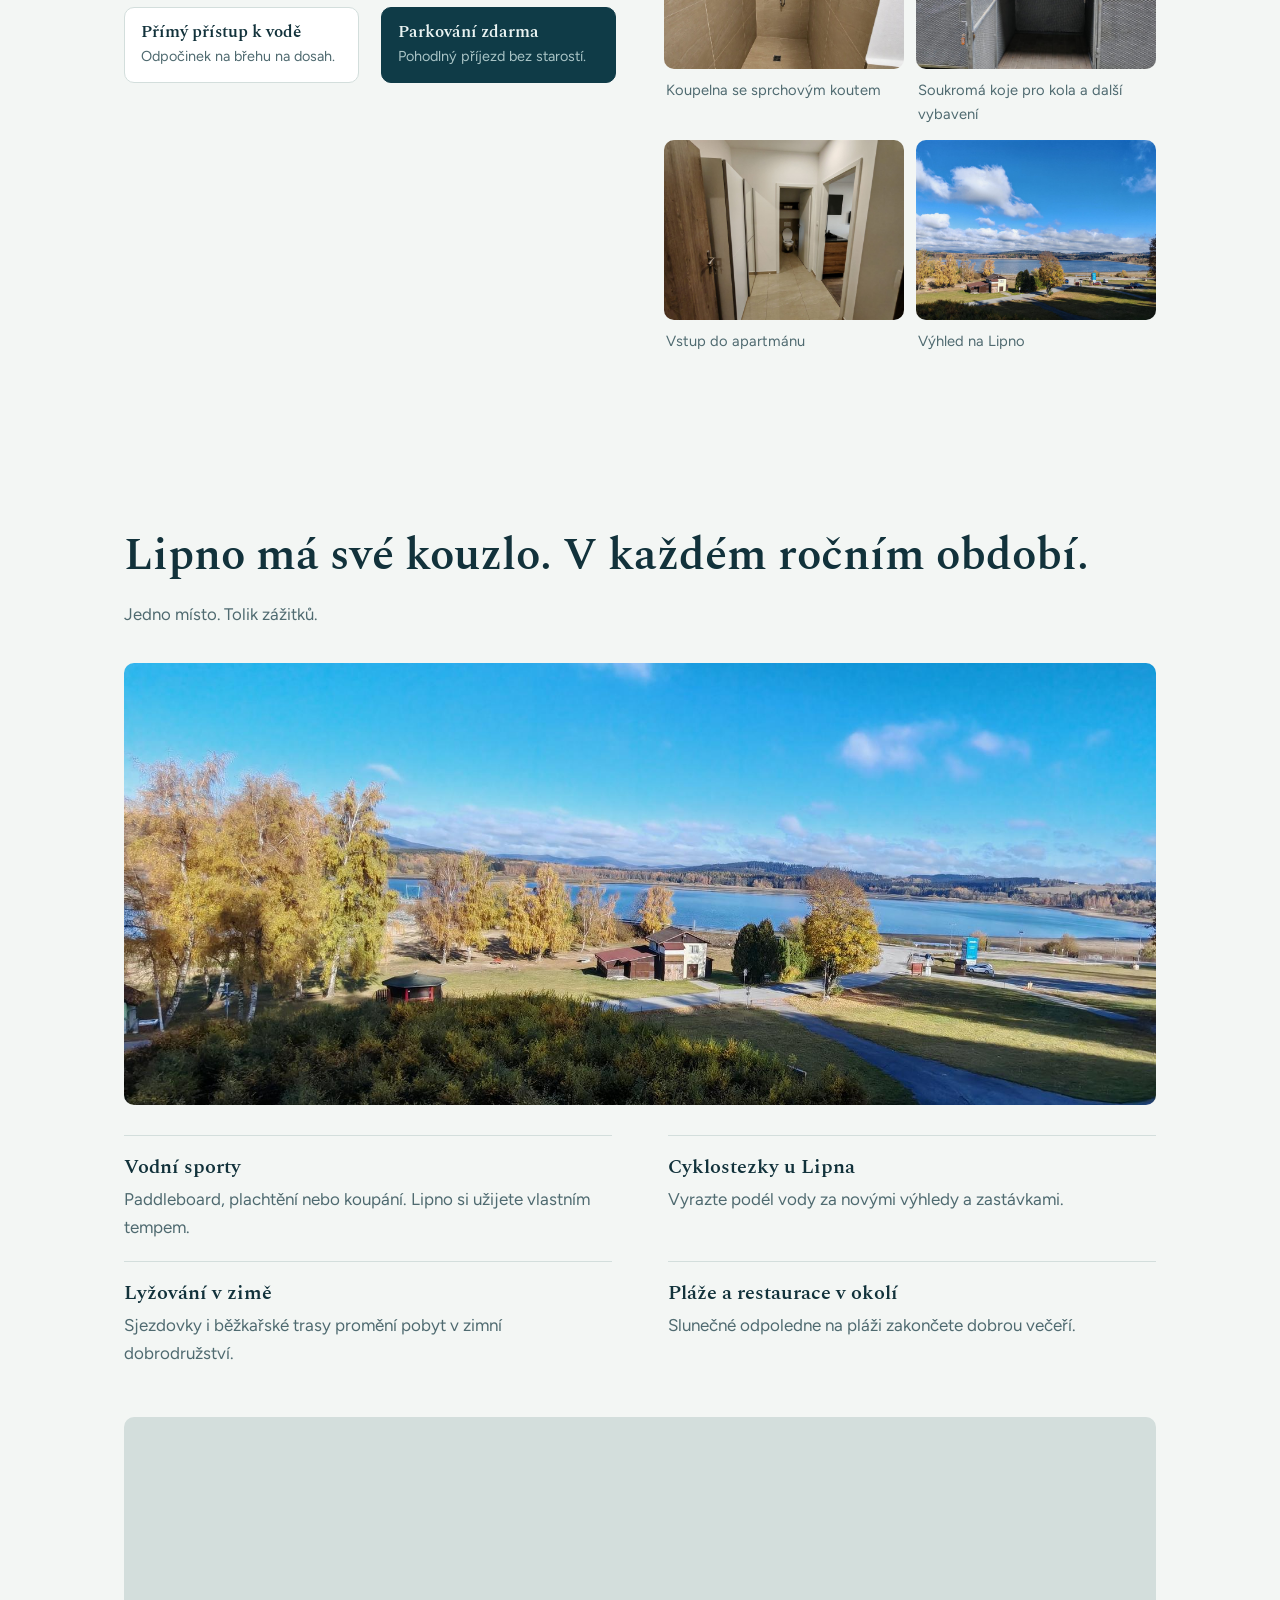
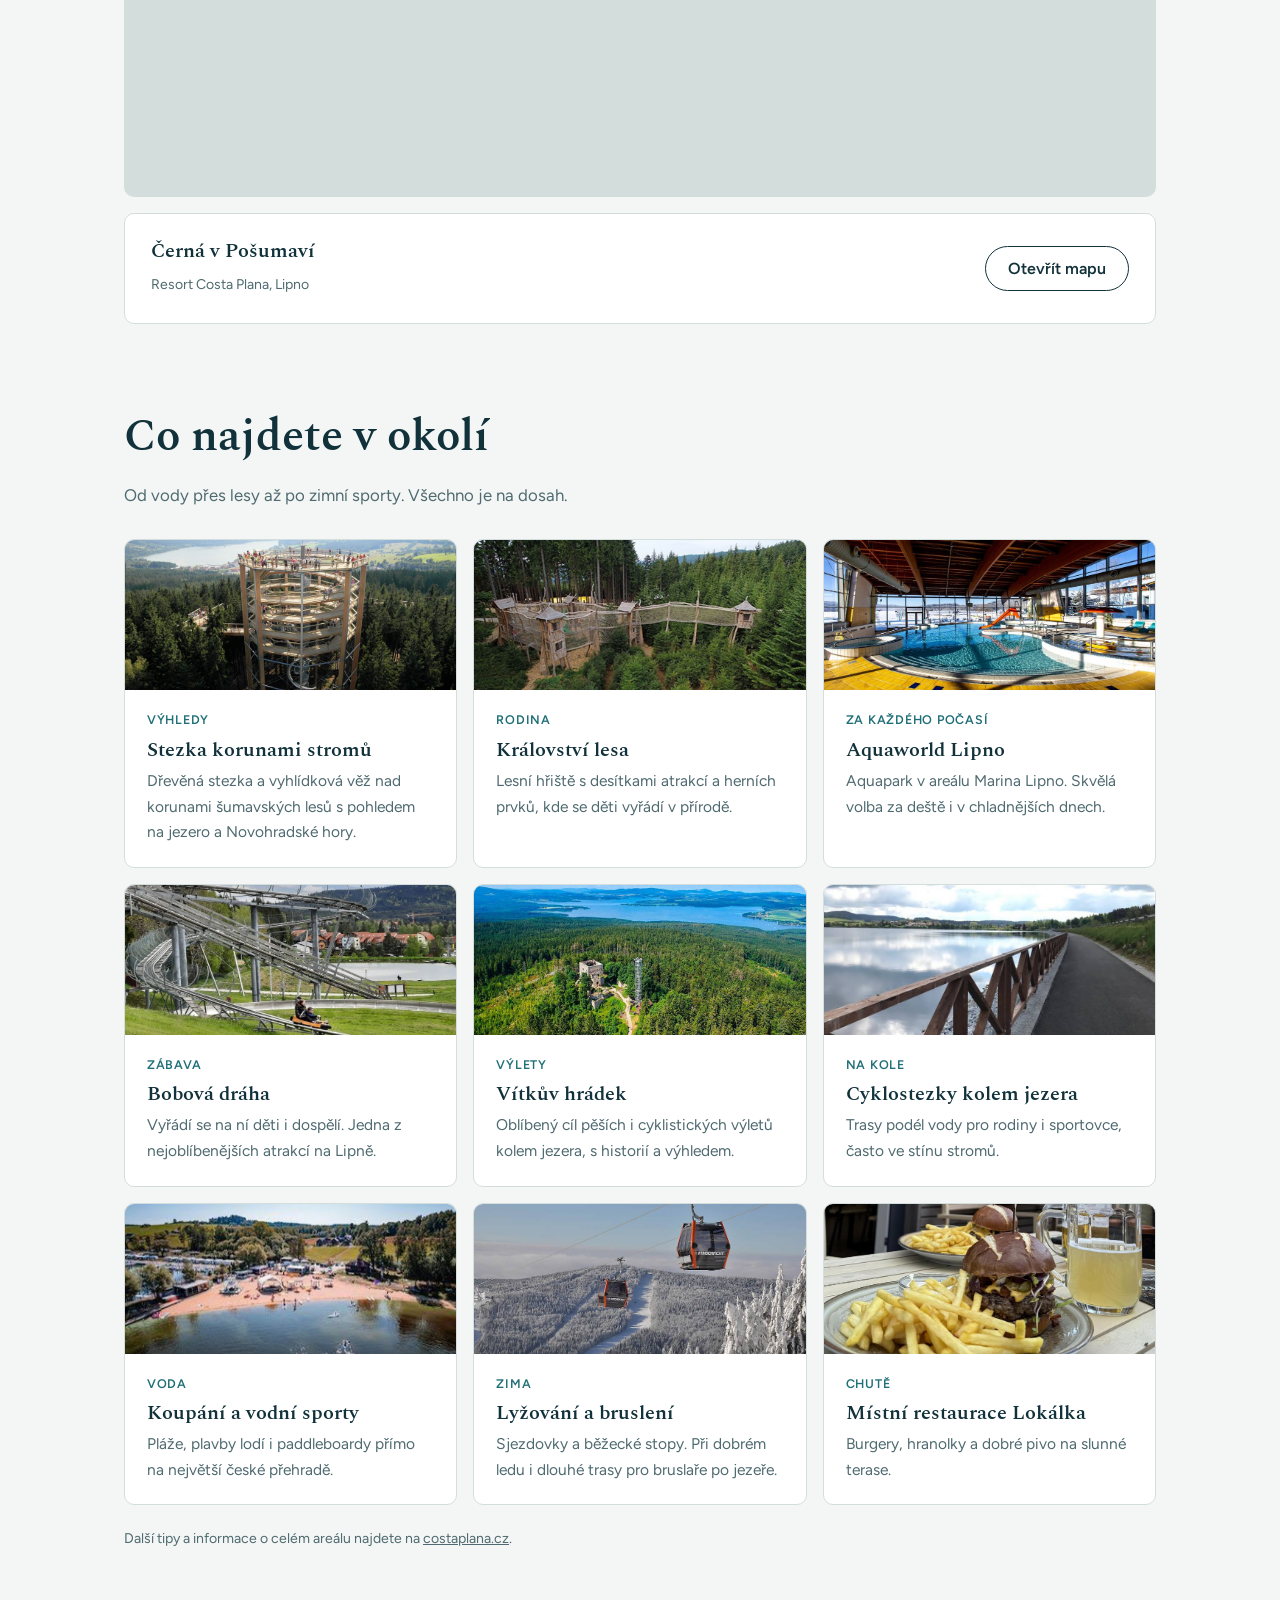
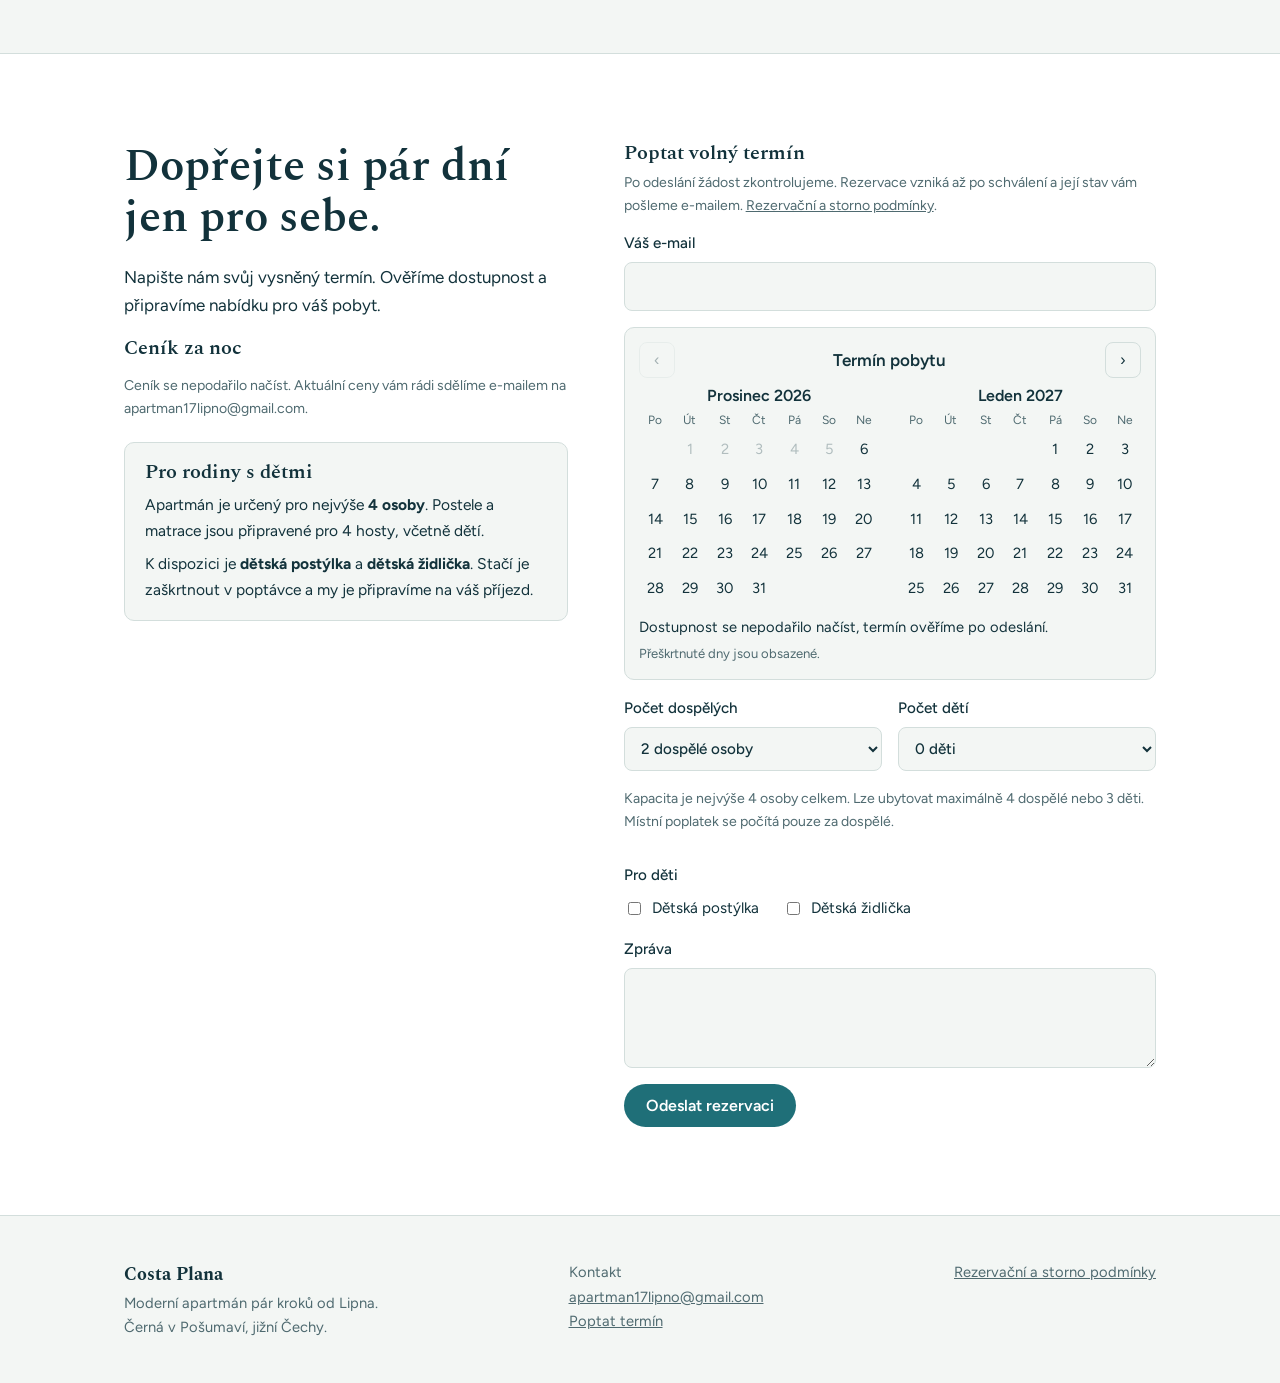
==== commit 3665cdd9: "Fix CSS variable image paths relative to site.css" ====
--- a/index.html
+++ b/index.html
@@ -27,7 +27,7 @@
 </header>
 
 <main>
-<div class="hero" style="--hero:url('assets/images/hero.jpg')">
+<div class="hero" style="--hero:url('images/hero.jpg')">
   <div class="wrap">
     <small>Černá v Pošumaví, Lipno</small>
     <h1>Váš dokonalý odpočinek u Lipna.</h1>
@@ -73,7 +73,7 @@
   <div class="wrap">
     <h2>Lipno má své kouzlo. V každém ročním období.</h2>
     <p class="lead">Jedno místo. Tolik zážitků.</p>
-    <div class="wide" role="img" aria-label="Pohled z apartmánu na Lipno za soumraku" style="--img:url('assets/images/lipno-soumrak.jpg')"></div>
+    <div class="wide" role="img" aria-label="Pohled z apartmánu na Lipno za soumraku" style="--img:url('images/lipno-soumrak.jpg')"></div>
     <div class="seasons">
       <div><h3>Vodní sporty</h3><p>Paddleboard, plachtění nebo koupání. Lipno si užijete vlastním tempem.</p></div>
       <div><h3>Cyklostezky u Lipna</h3><p>Vyrazte podél vody za novými výhledy a zastávkami.</p></div>
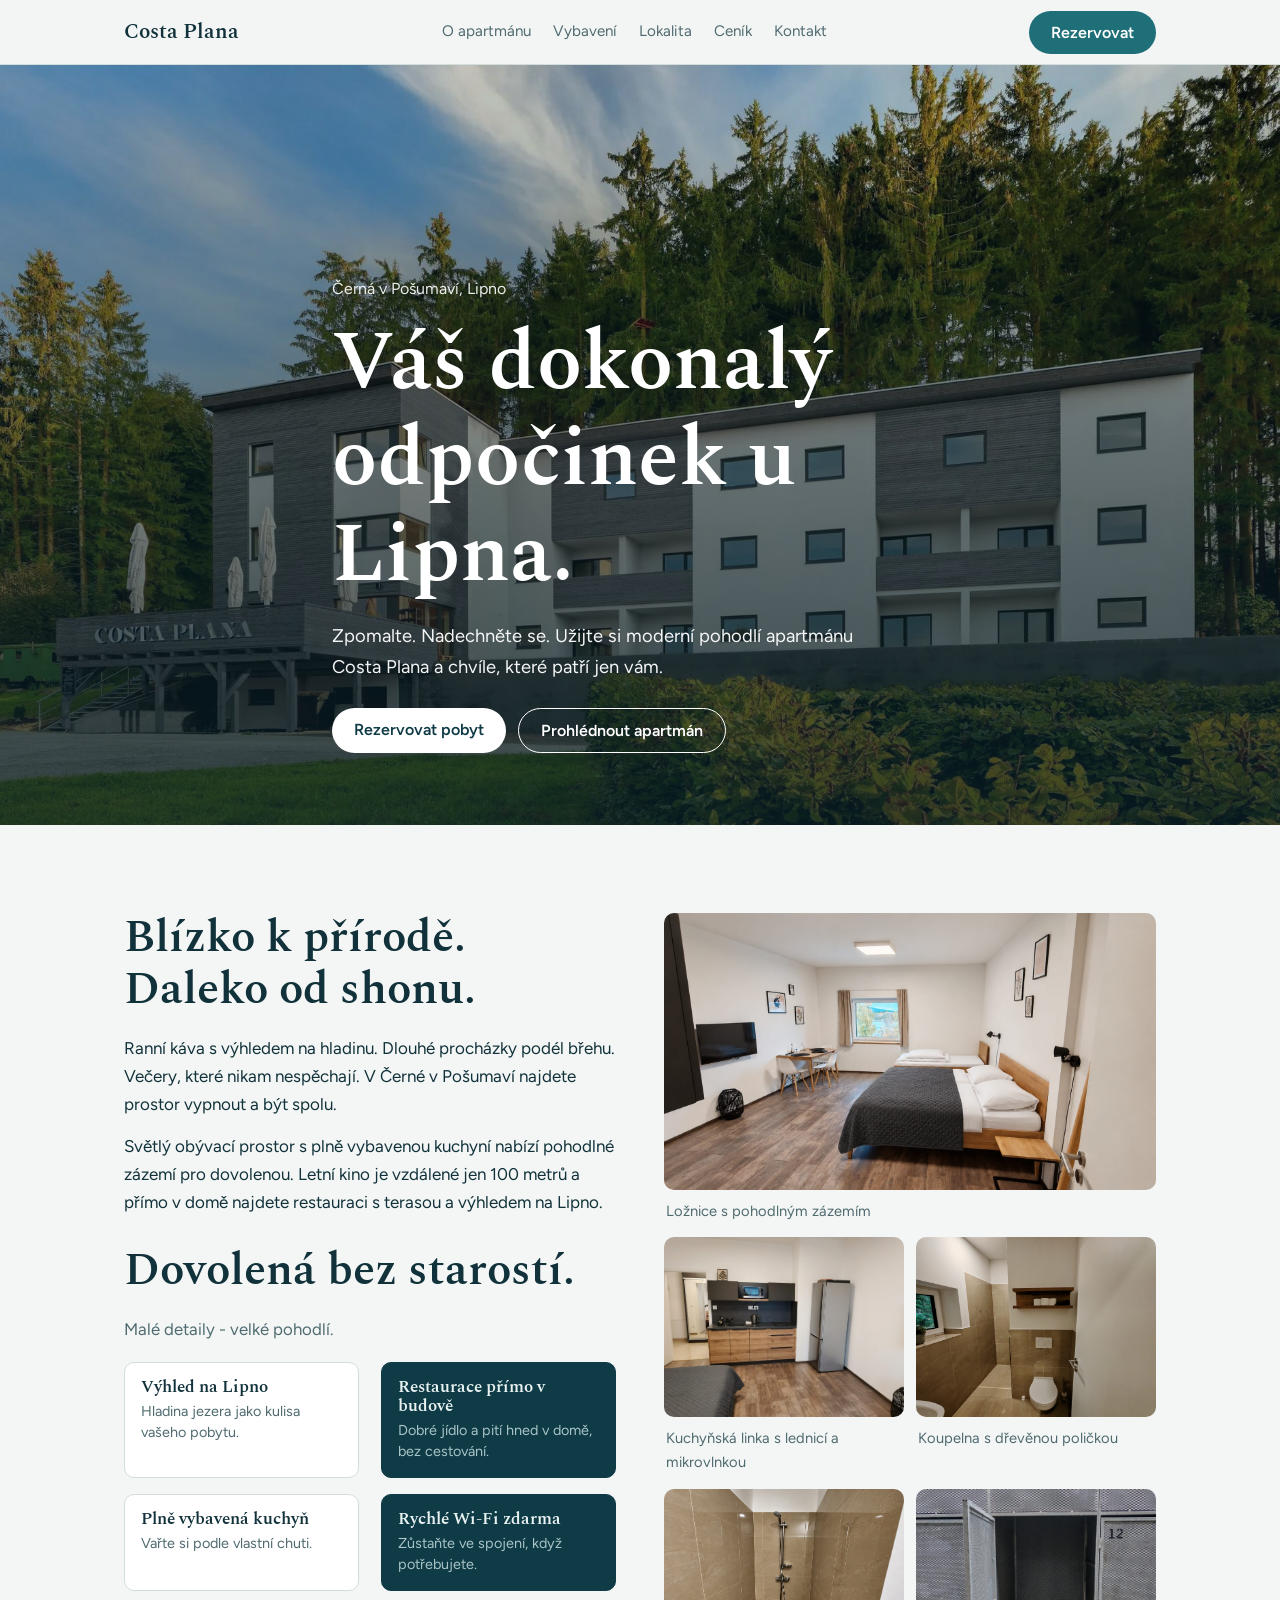
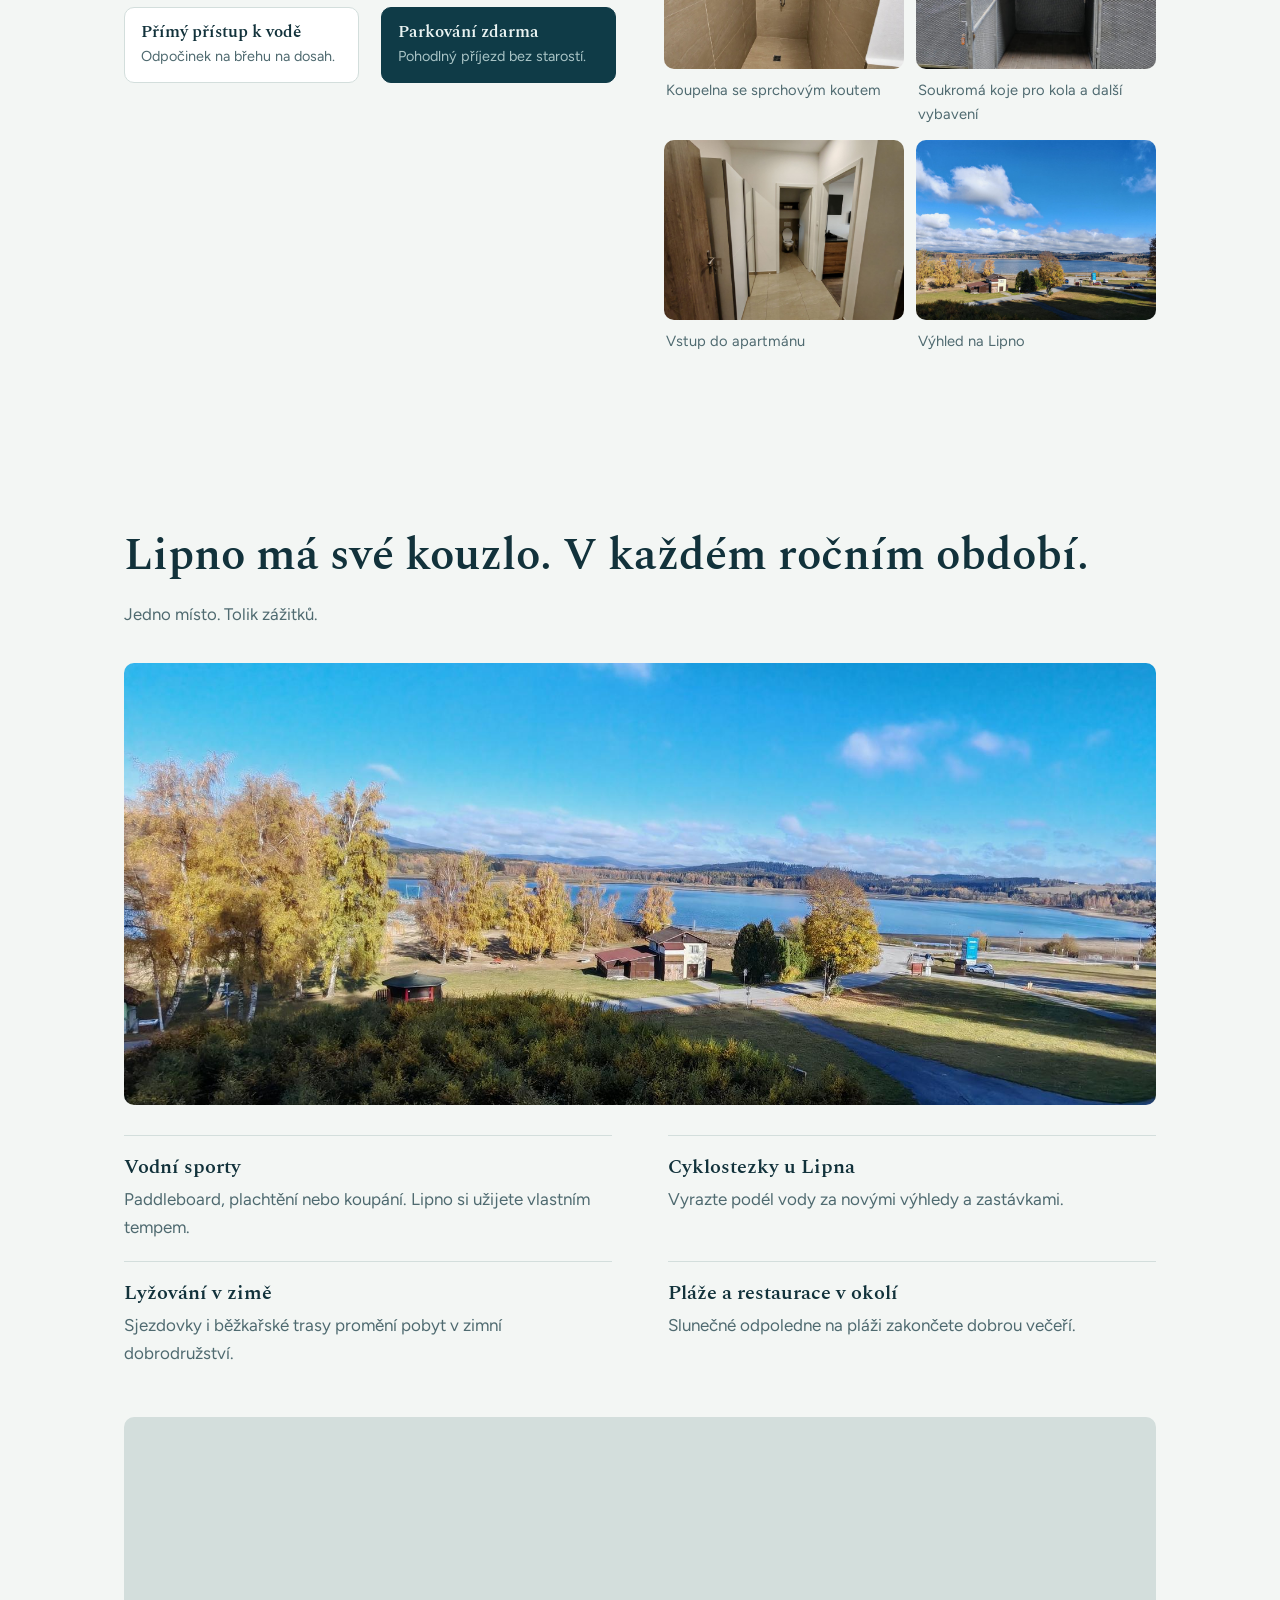
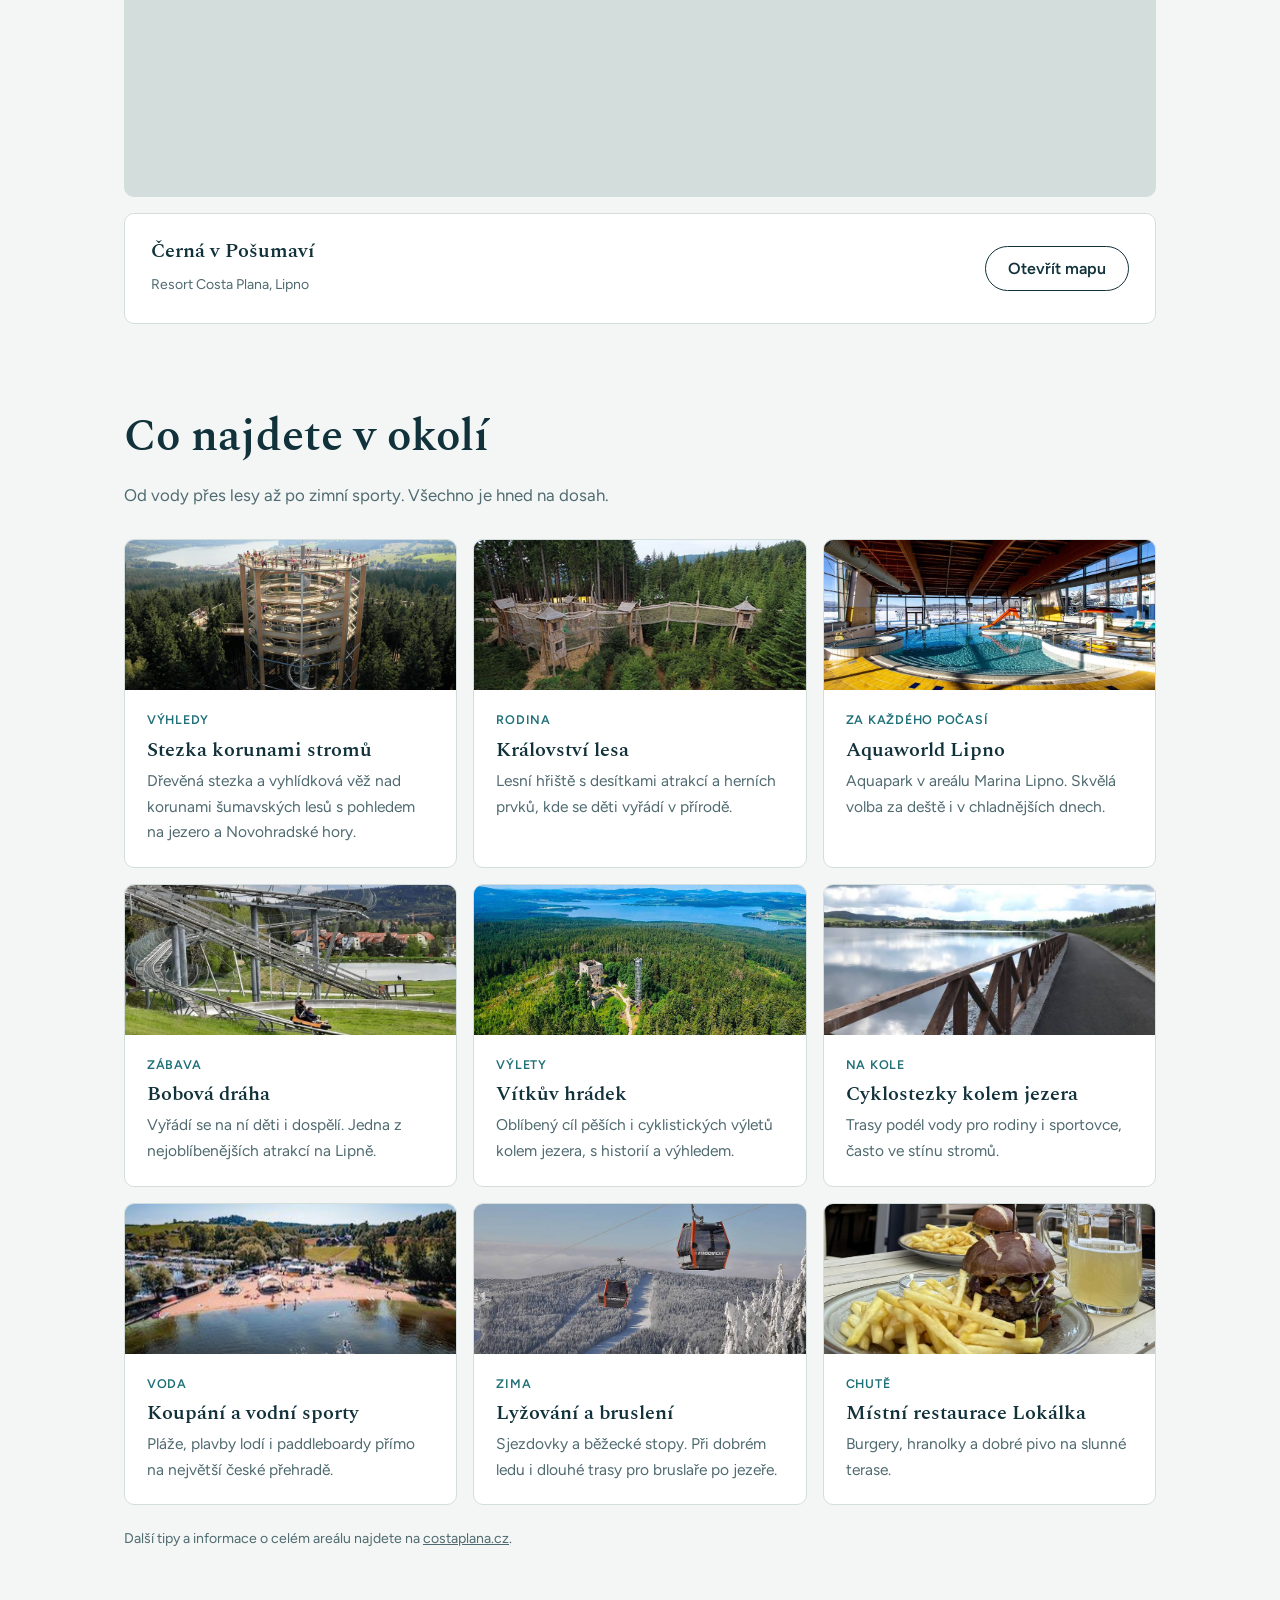
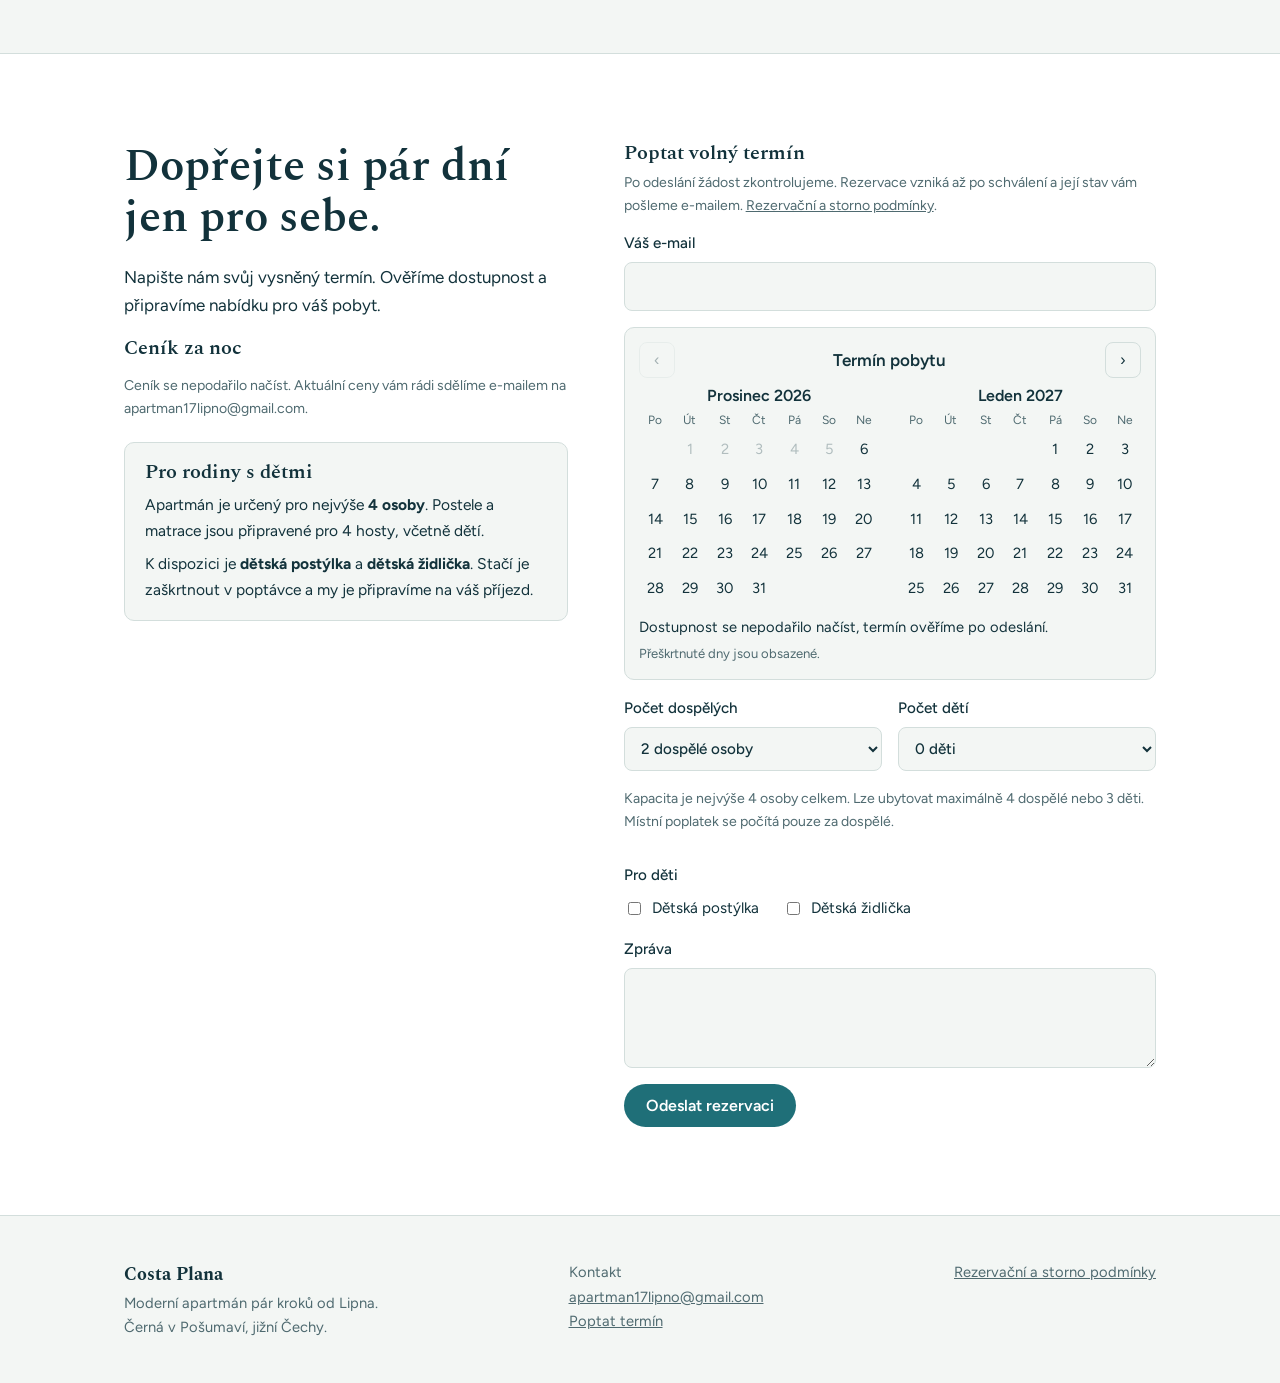
==== commit 22e18418: "Úprava textu v sekci vybavení (test zrcadlení do www-test)" ====
--- a/index.html
+++ b/index.html
@@ -91,7 +91,7 @@
 <section id="okoli" style="padding-top:0">
   <div class="wrap">
     <h2>Co najdete v okolí</h2>
-    <p class="lead">Od vody přes lesy až po zimní sporty. Všechno je na dosah.</p>
+    <p class="lead">Od vody přes lesy až po zimní sporty. Všechno je hned na dosah.</p>
     <div class="pois">
       <article class="poi"><img class="ill" src="assets/images/stezka-korunami.jpg" alt="Stezka korunami stromů Lipno, vyhlídková věž nad lesem s výhledem na jezero" loading="lazy"><div class="b"><span>Výhledy</span><h3>Stezka korunami stromů</h3><p>Dřevěná stezka a vyhlídková věž nad korunami šumavských lesů s pohledem na jezero a Novohradské hory.</p></div></article>
       <article class="poi"><img class="ill" src="assets/images/kralovstvi-lesa.jpg" alt="Království lesa, dřevěné lanové trasy a věžičky v lese" loading="lazy"><div class="b"><span>Rodina</span><h3>Království lesa</h3><p>Lesní hřiště s desítkami atrakcí a herních prvků, kde se děti vyřádí v přírodě.</p></div></article>
@@ -159,4 +159,4 @@
 <script src="assets/gallery.js" defer></script>
 </body>
 </html>
-
+
